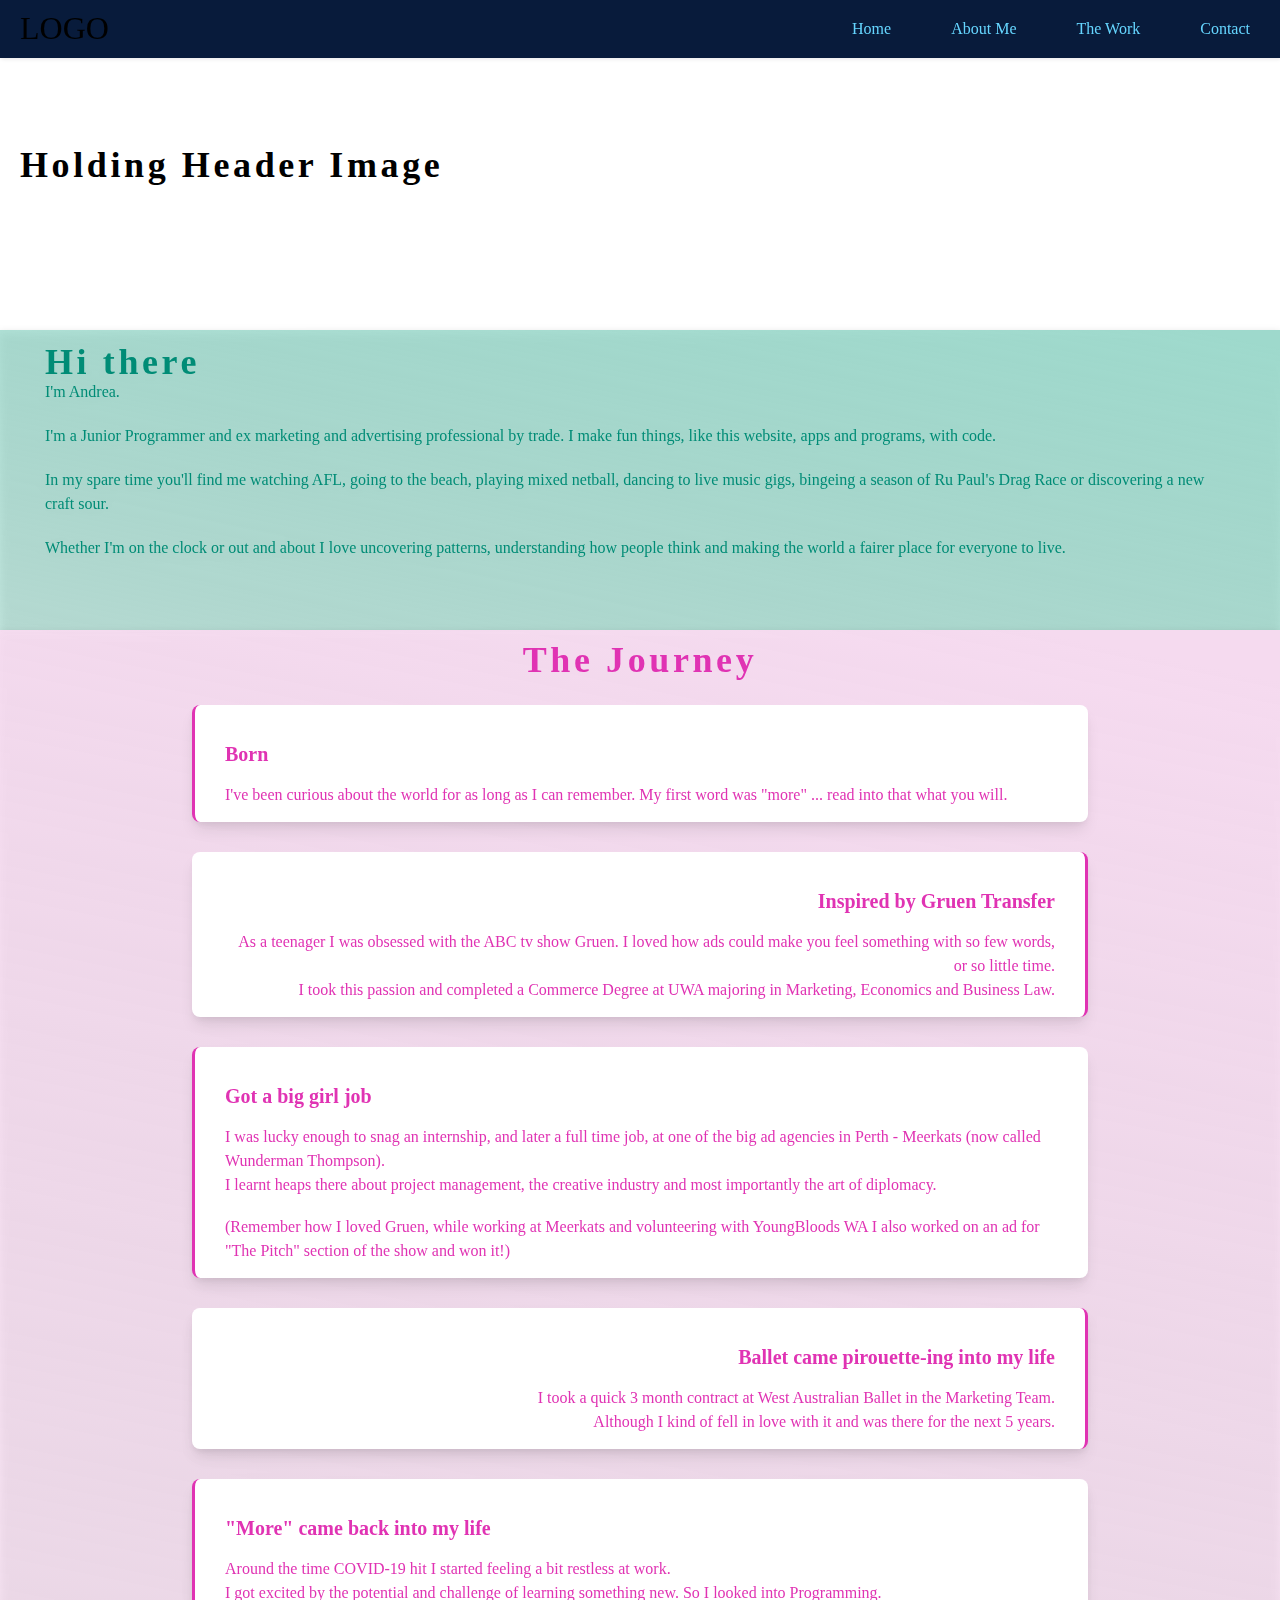
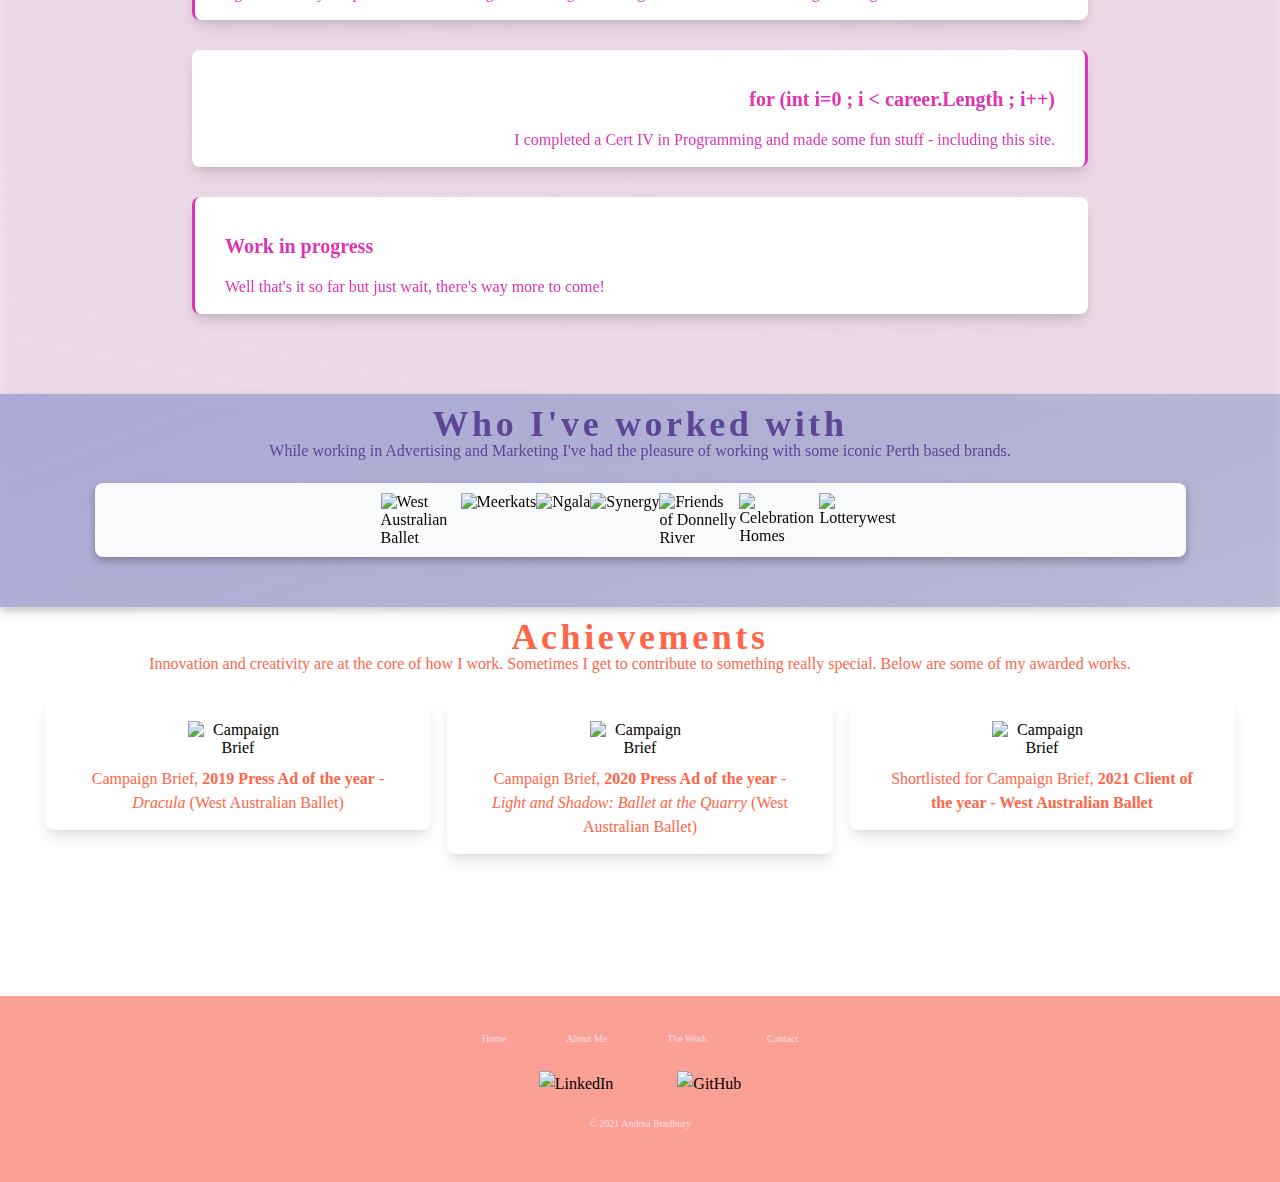
==== about-me.html @ 16b5689e "Styling and content" ====
<!DOCTYPE html>
<html lang="en">
<head>
  <meta charset="UTF-8">
  <title>About Me</title>

  <link rel="stylesheet" href="css/normalize.css">
  <link rel="stylesheet" href="css/main.css">
</head>
<body>

  <!-- Nav Bar -->
  <header class="header">
    <nav>
      <a href="/" class="logo">LOGO</a>

      <!-- Hamburger menu -->
      <input class="menu-btn" type="checkbox" id="menu-btn" />
      <label class="menu-icon" for="menu-btn"><span class="nav-icon"></span></label>

      <!--Menu items-->
      <ul class="menu">
        <li><a href="index.html" class="nav-link"> Home </a></li>
        <li><a href="about-me.html" class="nav-link"> About Me </a></li>
        <li><a href="the-work.html" class="nav-link"> The Work </a></li>
        <li><a href="contact.html" class="nav-link"> Contact </a></li>
      </ul>

    </nav>
  </header>


  <main>
    <!-- Main Heading Image -->
    <section class="header-content">
      <h1>Holding Header Image</h1>
    </section>

    <section class="about-me-page">
      <h1>Hi there</h1>
      <p>I'm Andrea.</p>
      <p>I'm a Junior Programmer and ex marketing and advertising professional by trade. I make fun things, like this website, apps and programs, with code.</p>
      <p>In my spare time you'll find me watching AFL, going to the beach, playing mixed netball, dancing to live music gigs, bingeing a season of Ru Paul's Drag Race or discovering a new craft sour.</p>
      <p>Whether I'm on the clock or out and about I love uncovering patterns, understanding how people think and making the world a fairer place for everyone to live.</p>


    </section>

    <!-- The Journey-->
    <section class="journey">

      <h1>The Journey</h1>

      <section class="right-about-box">
        <h2>Born</h2>
        <p class="fade-in">I've been curious about the world for as long as I can remember. My first word was "more" ... read into that what you will. </p>
      </section>

      <section class="left-about-box">
        <h2>Inspired by Gruen Transfer</h2>
        <p class="fade-in">As a teenager I was obsessed with the ABC tv show Gruen. I loved how ads could make you feel something with so few words, or so little time. </p>
        <p class="fade-in">I took this passion and completed a Commerce Degree at UWA majoring in Marketing, Economics and Business Law.</p>
      </section>

      <section class="right-about-box">
        <h2>Got a big girl job</h2>
        <p class="fade-in">I was lucky enough to snag an internship, and later a full time job, at one of the big ad agencies in Perth - Meerkats (now called Wunderman Thompson).</p>
        <p class="fade-in">I learnt heaps there about project management, the creative industry and most importantly the art of diplomacy.</p>
        <br>
        <p class="fade-in">(Remember how I loved Gruen, while working at Meerkats and volunteering with YoungBloods WA I also worked on an ad for <a href="https://www.instagram.com/p/8QXMUmJ4qf/" target="_blank">"The Pitch" section of the show and won it!</a>)</p>
      </section>

      <section class="left-about-box">
        <h2>Ballet came pirouette-ing into my life</h2>
        <p class="fade-in">I took a quick 3 month contract at West Australian Ballet in the Marketing Team.</p>
        <p class="fade-in">Although I kind of fell in love with it and was there for the next 5 years.</p>
      </section>

      <section class="right-about-box">
        <h2>"More" came back into my life</h2>
        <p class="fade-in">Around the time COVID-19 hit I started feeling a bit restless at work.</p>
        <p class="fade-in">I got excited by the potential and challenge of learning something new. So I looked into Programming.</p>
      </section>

      <section class="left-about-box">
        <h2>for (int i=0 ; i < career.Length ; i++)</h2>
        <p class="fade-in">I completed a Cert IV in Programming and made some fun stuff - including this site.</p>
      </section>

      <section class="right-about-box">
        <h2>Work in progress</h2>
        <p class="fade-in">Well that's it so far but just wait, there's way more to come!</p>
      </section>

    </section>


    <section class="the-work">
      <h1>Who I've worked with</h1>
      <p>While working in Advertising and Marketing I've had the pleasure of working with some iconic Perth based brands.</p>

      <!-- Logo Cloud -->
      <section class="logo-cloud">
        <img src="img/WAB_logo_200x200.jpg" alt="West Australian Ballet">
        <img src="img/MK_logo_200x200A.jpg" alt="Meerkats">
        <img src="img/Ngala_logo_200x200.jpg" alt="Ngala">
        <img src="img/Synergy_logo_200x200.jpg" alt="Synergy">
        <img src="img/FODR_logo_200x200.jpg" alt="Friends of Donnelly River">
        <img src="img/CH_logo_200x200.jpg" alt="Celebration Homes">
        <img src="img/LW_logo_200x200.jpg" alt="Lotterywest">

      </section>
    </section>

    <section class="achievements">
      <h1>Achievements</h1>
      <p>Innovation and creativity are at the core of how I work. Sometimes I get to contribute to something really special. Below are some of my awarded works.</p>

      <div class="achievements-elements">
        <div class="awards">
          <img src="img/campaign-brief-logo.jpeg" alt="Campaign Brief">
          <p>Campaign Brief, <a href="https://campaignbrief.com/2019-campaign-brief-awards-the-brand-agency-makes-it-three-in-a-row-as-agency-of-the-year-water-corporation-named-advertiser-of-the-year-rares-callum-mackenzie-ad-person-of-the-year/" target="_blank"><b>2019 Press Ad of the year</b></a>  - <i>Dracula</i> (West Australian Ballet)</p>
        </div>
        <div class="awards">
          <img src="img/campaign-brief-logo.jpeg" alt="Campaign Brief">
          <p>Campaign Brief, <a href="https://campaignbrief.com/2020-campaign-brief-wa-awards-the-brand-agency-makes-it-four-in-a-row-as-agency-of-the-year-foodbank-wa-named-advertiser-of-the-year-brand-agency-md-nick-bayes-ad-person-of-the-year/" target="_blank"><b>2020 Press Ad of the year</b> </a> - <i>Light and Shadow: Ballet at the Quarry</i> (West Australian Ballet)</p>
        </div>
        <div class="awards">
          <img src="img/campaign-brief-logo.jpeg" alt="Campaign Brief">
          <p>Shortlisted for Campaign Brief,  <a href="https://wa.campaignbrief.com/2021-campaign-brief-wa-awards-six-of-perths-best-clients-in-contention-for-the-advertiser-of-the-year-award/" target="_blank>"> <b>2021 Client of the year - West Australian Ballet</b></a></p>
        </div>
      </div>
    </section>





  </main>


  <footer>
    <li>
      <ul>
        <a href="index.html">Home</a>
      </ul>
      <ul>
        <a href="about-me.html">About Me</a>
      </ul>
      <ul>
        <a href="the-work.html">The Work</a>
      </ul>
      <ul>
        <a href="contact.html">Contact</a>
      </ul>
    </li>
    <div class="footer-socials">
      <a href="https://www.linkedin.com/in/andrea-bradbury-6311a493/" target="_blank"><img src="img/linkedin.png" alt="LinkedIn"></a>
      <a href="https://github.com/andrea-bradbury" target="_blank"><img src="img/github.png" alt="GitHub"></a>
    </div>
    <p>© 2021 Andrea Bradbury</p>
  </footer>



</body>
</html>
---- css/main.css ----
@charset "UTF-8";

/* CSS Document */

/*Fonts*/
@font-face {
  font-family: MontserratBold;
  src: url("../fonts/Montserrat/Montserrat-Bold.ttf");
}

@font-face {
  font-family: MontserratRegular;
  src: url("../fonts/Montserrat/Montserrat-Regular.ttf");
}

@font-face {
  font-family: MontserratMedium;
  src: url("../fonts/Montserrat/Montserrat-Medium.ttf");

}




/* CSS styling General */

*{
  margin: 0;
  padding:0;
  border: 0;
}



h1 {
  font-family: MontserratBold;
  font-size: 36px;
  line-height: 30px;
  /* or 83% */
  letter-spacing: 0.1em;


}

h2 {
  font-family: MontserratBold;
  font-weight: 600;
  font-size: 20px;
  line-height: 28px;
  padding: 20px 0px 15px 0px;
}

p {
  font-family: MontserratRegular;
  font-size: 16px;
  line-height: 24px;

}

a {
  color: inherit;
  text-decoration: none;
}

button {
  font-family: MontserratMedium;
  font-weight: 500;
  font-size: 12px;
  line-height: 16px;
  flex: none;
  margin: 24px 0px;
  display: flex;
  justify-content: center;
  align-items: center;
  padding: 13px 25px;
  /* shadow/sm */
  box-shadow: 0px 1px 2px rgba(0, 0, 0, 0.05);
  border-radius: 4px;
}


nav {
  font-family: MontserratMedium;
  background: #081B3B;
}

main {

}

section {
  padding: 15px 45px 15px 45px;
}

form {
  font-family: MontserratRegular;
  font-size: 16px;
  line-height: 24px;

}


footer {
  display: flex;
  flex-direction: column;
  align-items: center;
  padding: 10px;
  font-family: MontserratRegular;
  background: #FAA094;
  padding-top: 30px;
  padding-right: 30px;
  padding-bottom: 50px;
  padding-left: 30px;
}

footer >li {
  color: #FFDDE2;
  font-weight: 500;
  font-size: 10px;
  line-height: 16px;
  display: flex;
  flex-direction: row;
  justify-content: center;
  align-items: center;

}

footer > p {
  color: #FFDDE2;
  font-weight: 500;
  font-size: 10px;
  line-height: 16px;
  display: flex;
  flex-direction: row;
  justify-content: center;
  align-items: center;
}

footer a{
  line-height: 25px;
  flex-direction: row;
  justify-content: space-between;
  align-items: center;
  margin: 30px;
  text-align: center;
}

footer div {
  margin: 20px;
}




/* Classes  */
.header {
  background-color: #fff;
  box-shadow: 1px 1px 4px 0 rgba(0,0,0,.1);
  position: fixed;
  width: 100%;
  z-index: 3;
}

.header ul {
  margin: 0px;
  padding: 0px;
  list-style: none;
  overflow: hidden;
  background-color: #fff;
}

.header li a {
  display: block;
  padding: 20px 20px;
  text-decoration: none;

}

.header li a:hover,
.header .menu-btn:hover {
  background-color: #f4f4f4;
  border-left: 8px solid #65D5FE;
}

.header .logo {
  display: block;
  float: left;
  font-size: 2em;
  padding: 10px 20px;
  text-decoration: none;
}

.header .menu {
  clear: both;
  max-height: 0;
  transition: max-height .2s ease-out;
}

.header .menu-icon {
  cursor: pointer;
  float: right;
  padding: 28px 20px;
  position: relative;
  user-select: none;
}

.header .menu-icon .nav-icon {
  background: #65D5FE;
  display: block;
  height: 2px;
  position: relative;
  transition: background .2s ease-out;
  width: 18px;

}

.header .menu-icon .nav-icon:before,
.header .menu-icon .nav-icon:after {
  background: #65D5FE;
  content: '';
  display: block;
  height: 100%;
  position: absolute;
  transition: all .2s ease-out;
  width: 100%;
}

.header .menu-icon .nav-icon:before {
  top: 5px;
}

.header .menu-icon .nav-icon:after {
  top: -5px;
}


.header .menu-btn {
  display: none;
}

.header .menu-btn:checked ~ .menu {
  max-height: 240px;
}

.header .menu-btn:checked ~ .menu-icon .nav-icon {
  background: transparent;
}

.header .menu-btn:checked ~ .menu-icon .nav-icon:before {
  transform: rotate(-45deg);
  top:0;
}

.header .menu-btn:checked ~ .menu-icon .nav-icon:after {
  transform: rotate(45deg);
  top:0;
}



.header-content {
  font-family: MontserratMedium;
  display: flex;
  padding: 150px 20px;
  position: relative;

}

.footer-socials img{
  width: 30px;
  height: auto;
  flex-direction: row;

}

.the-work {
  background: linear-gradient(158.68deg, #ABAAD6 0%, rgba(171, 170, 214, 0) 295.31%);
  filter: drop-shadow(0px 4px 4px rgba(0, 0, 0, 0.25));
  padding-bottom: 50px;
}

.the-work > h1 {
  color: #5D4696 ;
}

.the-work > p {
  color: #5D4696 ;
  padding-bottom: 20px;
}


.the-work > a button {
  background-color: #5D4696 ;
  border: 1px solid #5D4696;
  color: #FFFFFF;
}

.the-work a button:hover{
  background: linear-gradient(158.68deg, #5D4696 0%, rgba(171, 170, 214, 0) 295.31%);
  filter: drop-shadow(0px 4px 4px rgba(0, 0, 0, 0.25));
  border: 1px solid  #5D4696;
}


.display-work-component {
  display: flex;
  flex-direction: column;
  align-items: flex-start;
  background: #FFFFFF;
  padding: 15px 30px 15px 30px;
  margin: 0px 0px 30px 0px;
  /* /shadow/lg */
  box-shadow: 0px 10px 15px -3px rgba(0, 0, 0, 0.1), 0px 4px 6px -2px rgba(0, 0, 0, 0.05);
  border-radius: 8px;
}

.display-work-component > h2 {
  color: #5D4696;
}

.display-work-component > p {
  color: #5D4696;
}

.display-work-component > a button {
  background-color: #FFFFFF ;
  border: 1px solid #5D4696;
  color: #5D4696;
}

.display-work-component a button:hover{
  background: linear-gradient(158.68deg, #ABAAD6 0%, rgba(171, 170, 214, 0) 295.31%);
  filter: drop-shadow(0px 4px 4px rgba(0, 0, 0, 0.25));
  border: 1px solid #ABAAD6;
  color: #FFFFFF;
}

.display-work-component > img {
  max-width: 100%;
}


.about-me {
  display: flex;
  flex-direction: column;
  align-items: flex-start;
  background: linear-gradient(191.45deg, #9ED9CC 3.14%, rgba(158, 217, 204, 0) 255.97%);
  filter: drop-shadow(0px 4px 4px rgba(0, 0, 0, 0.25));
  padding-bottom: 50px;
}

.about-me > h1{
  color: #008C76;
  line-height: 35px;
}

.about-me > p {
  color: #008C76;
  padding-bottom: 20px;


}

.about-me > a button {
  background-color: #008C76 ;
  border: 1px solid #008C76;
  color: #FFFFFF;
}

.about-me a :hover{
  background: linear-gradient(158.68deg, #008C76 0%, rgba(171, 170, 214, 0) 295.31%);
  filter: drop-shadow(0px 4px 4px rgba(0, 0, 0, 0.25));
  border: 1px solid  #008C76;
}


.about-me-page {
  display: flex;
  flex-direction: column;
  align-items: flex-start;
  background: linear-gradient(191.45deg, #9ED9CC 3.14%, rgba(158, 217, 204, 0) 255.97%);
  filter: drop-shadow(0px 4px 4px rgba(0, 0, 0, 0.25));
  padding-bottom: 50px;
}

.about-me-page > h1{
  color: #008C76;
  line-height: 35px;
}

.about-me-page > p {
  color: #008C76;
  padding-bottom: 20px;
}

.about-me-page > img {
  display: block;
  background: linear-gradient(191.45deg,#008C76 3.14%, rgba(158, 217, 204, 0) 255.97%);

}



.logo-cloud {
  grid-template-columns: [first] auto [second] auto [third] auto;
  grid-template-rows: [first] 50% [second] 50%;
  padding: 10px;
  justify-content: center;
  background-color: #F9FAFB ;
  filter: drop-shadow(0px 4px 4px rgba(0, 0, 0, 0.25));
  border-radius: 8px;
  display: block;
  margin-left: auto;
  margin-right: auto;
  height: auto;
  width: auto
}

.logo-cloud > img {
  max-width: 80px;
  height: auto;

}


.lets-talk {
  padding-bottom: 50px;
}

.lets-talk >h1 {
  color:#FF6647;
}

.lets-talk >p {
  color: #FF6647;
}


.lets-talk img{
  width: 40px;
  height: auto;
  margin-right: 10px;

}

.lets-talk-form  {
  font-family: MontserratMedium;
  color: #FF6647;

}

.lets-talk-form > input {
  display: flex;
  flex-direction: row;
  border: 1px solid #FF6647;
  border-radius: 6px;
  color: #FF6647;
  margin: 24px 0px;
  padding: 13px 17px;
  box-sizing: border-box;
  /* shadow/sm */
  box-shadow: 0px 1px 2px rgba(0, 0, 0, 0.05);

}

#msg {
  width: 300px;
  height: 150px;

}

.lets-talk-form > button{
  font-family: MontserratMedium;
  font-weight: 500;
  font-size: 12px;
  line-height: 16px;
  background: #FF6647;
  box-shadow: 0px 3px 2px rgba(0, 0, 0, 0.05);
  border-radius: 6px;
  border: 1px solid #FF6647;
  color: #FFFFFF;
  flex: none;
  margin: 24px 0px;
  display: flex;
  flex-direction: row;
  justify-content: center;
  align-items: center;
  padding: 13px 25px;
}

.lets-talk-form a button :hover{
  background: linear-gradient(158.68deg, #FF6647 0%, rgba(171, 170, 214, 0) 295.31%);
  filter: drop-shadow(0px 4px 4px rgba(0, 0, 0, 0.25));
  border: 1px solid  #FF6647;
}



.journey {
  padding-bottom: 50px;
  background: linear-gradient(191.45deg, #f5daef 3.14%, rgba(158, 217, 204, 0) 255.97%);
  filter: drop-shadow(0px 4px 4px rgba(0, 0, 0, 0.25));
}

.journey > h1 {
  color: #E033B3 ;
  margin-bottom: 30px;
}
.journey > h2 {
  color: #E033B3 ;
}

.journey > p {
  color: #E033B3;
  animation: fadeIn ease 10s;

}

.right-about-box{
  border-left: 3px solid #E033B3 ;
  color: #E033B3 ;
  display: flex;
  text-align: left;
  flex-direction: column;
  align-items: flex-start;
  background: #FFFFFF;
  padding: 15px 30px 15px 30px;
  margin: 0px 0px 30px 0px;
  /* /shadow/lg */
  box-shadow: 0px 10px 15px -3px rgba(0, 0, 0, 0.1), 0px 4px 6px -2px rgba(0, 0, 0, 0.05);
  border-radius: 8px;


}

.left-about-box  {
  border-right: 3px solid #E033B3 ;
  color: #E033B3 ;
  text-align: right;
  display: flex;
  flex-direction: column;
  align-items: flex-start;
  background: #FFFFFF;
  padding: 15px 30px 15px 30px;
  margin: 0px 0px 30px 0px;
  /* /shadow/lg */
  box-shadow: 0px 10px 15px -3px rgba(0, 0, 0, 0.1), 0px 4px 6px -2px rgba(0, 0, 0, 0.05);
  border-radius: 8px;

}

.fade-in {
  animation: fadeIn ease 8s;
  -webkit-animation: fadeIn ease 8s;
  -moz-animation: fadeIn ease 8s;
  -o-animation: fadeIn ease 8s;
  -ms-animation: fadeIn ease 8s;
}
@keyframes fadeIn {
  0% {
    opacity:0;
  }
  100% {
    opacity:1;
  }
}

@-moz-keyframes fadeIn {
  0% {
    opacity:0;
  }
  100% {
    opacity:1;
  }
}

@-webkit-keyframes fadeIn {
  0% {
    opacity:0;
  }
  100% {
    opacity:1;
  }
}

@-o-keyframes fadeIn {
  0% {
    opacity:0;
  }
  100% {
    opacity:1;
  }
}

@-ms-keyframes fadeIn {
  0% {
    opacity: 0;
  }
  100% {
    opacity: 1;
  }
}

.achievements {
  padding-bottom: 0px;
}

.awards {
  display: flex;
  flex-direction: column;
  align-items: flex-start;
  background: #FFFFFF;
  padding: 15px 30px 15px 30px;
  margin: 0px 0px 30px 0px;
  /* /shadow/lg */
  box-shadow: 0px 10px 15px -3px rgba(0, 0, 0, 0.1), 0px 4px 6px -2px rgba(0, 0, 0, 0.05);
  border-radius: 8px;

}

.achievements > h1{
  color: #FF6647;
}

.achievements > p{
  color: #FF6647;
  padding-bottom: 20px;
}

.awards> p{
  color: #FF6647;
}

.awards > img{
  max-width: 100px;
  height: auto;
  margin: 10px ;

}






/* Responsive designs for screens over 768px */

@media only screen and (min-width:768px){


  .header {
    background: #081B3B;
  }

  .header li {
    float: left;
  }

  .header li a {
    padding: 20px 30px;
    color: #65D5FE;
  }

  .header li a:hover,
  .header .menu-btn:hover {
    background-color:#081B3B ;
    border-left: none;
    border-bottom: 4px solid #65D5FE;
  }

  .header .menu {
    background: #081B3B;
    clear: none;
    float: right;
    max-height: none;
  }

  .header .menu-icon {
    display: none;
  }


  .the-work {

  }

  .the-work > h1 {
    text-align: center;
  }

  .the-work > p {
    text-align: center;
  }

  .the-work > a {
    display: flex;
    justify-content: center;
    margin-left: auto;
    margin-right: auto;
  }



  .work-components {
    column-count: 3;
    height: 800px;
  }



  .display-work-component {
    display: inline-block;
    flex-direction: column;
    justify-content: left ;

  }


  .about-me {
    display: block;
    margin-left: auto;
    margin-right: auto;
    height: auto;
    width: auto
  }

  .about-me > h1 {
    text-align: center;
    display: block;
    margin-left: auto;
    margin-right: auto;
    height: auto;
    width: auto
  }

  .about-me > p {
    text-align: center;
    display: block;

  }

  .about-me > a button{
    display: flex;
    justify-content: center;
    margin-left: auto;
    margin-right: auto;
  }

  .about-me-page {

  }



  .journey {
    text-align: center;
  }

  .right-about-box {

    display: block;
    margin-left: auto;
    margin-right: auto;
    height: auto;
    width: auto;
    max-width: 70%;
  }

  .left-about-box{

    display: block;
    margin-left: auto;
    margin-right: auto;
    height: auto;
    width: auto;
    max-width: 70%;
  }



  .logo-cloud {
    display: flex;
    justify-content: center;
    width: 90%;
    margin-left: auto;
    margin-right: auto;


  }

  .achievements {

  }

  .achievements-elements {
    columns: 3;
    max-height: 300px;
  }

  .achievements h1{
    text-align: center;
  }

  .achievements p{
    text-align: center;
  }

  .awards {
    text-align: center;
    display: inline-block;
    flex-direction: column;
    justify-content: left ;
  }

  .awards img{
    display: block;
    margin-left: auto;
    margin-right: auto;
  }

  .lets-talk {
    flex-direction: row;
    columns: 2;
    padding-left: 100px;
  }

  .lets-talk h1 {
    column-span: all;
  }

  .lets-talk p {
    column-span: 1;
  }

  .lets-talk-form {
    display: inline-block;
    flex-direction: column;
    align-items: flex-start;
    position: relative;
    border-left: 2px solid  #FF6647;
    padding-left: 60px;

  }







}
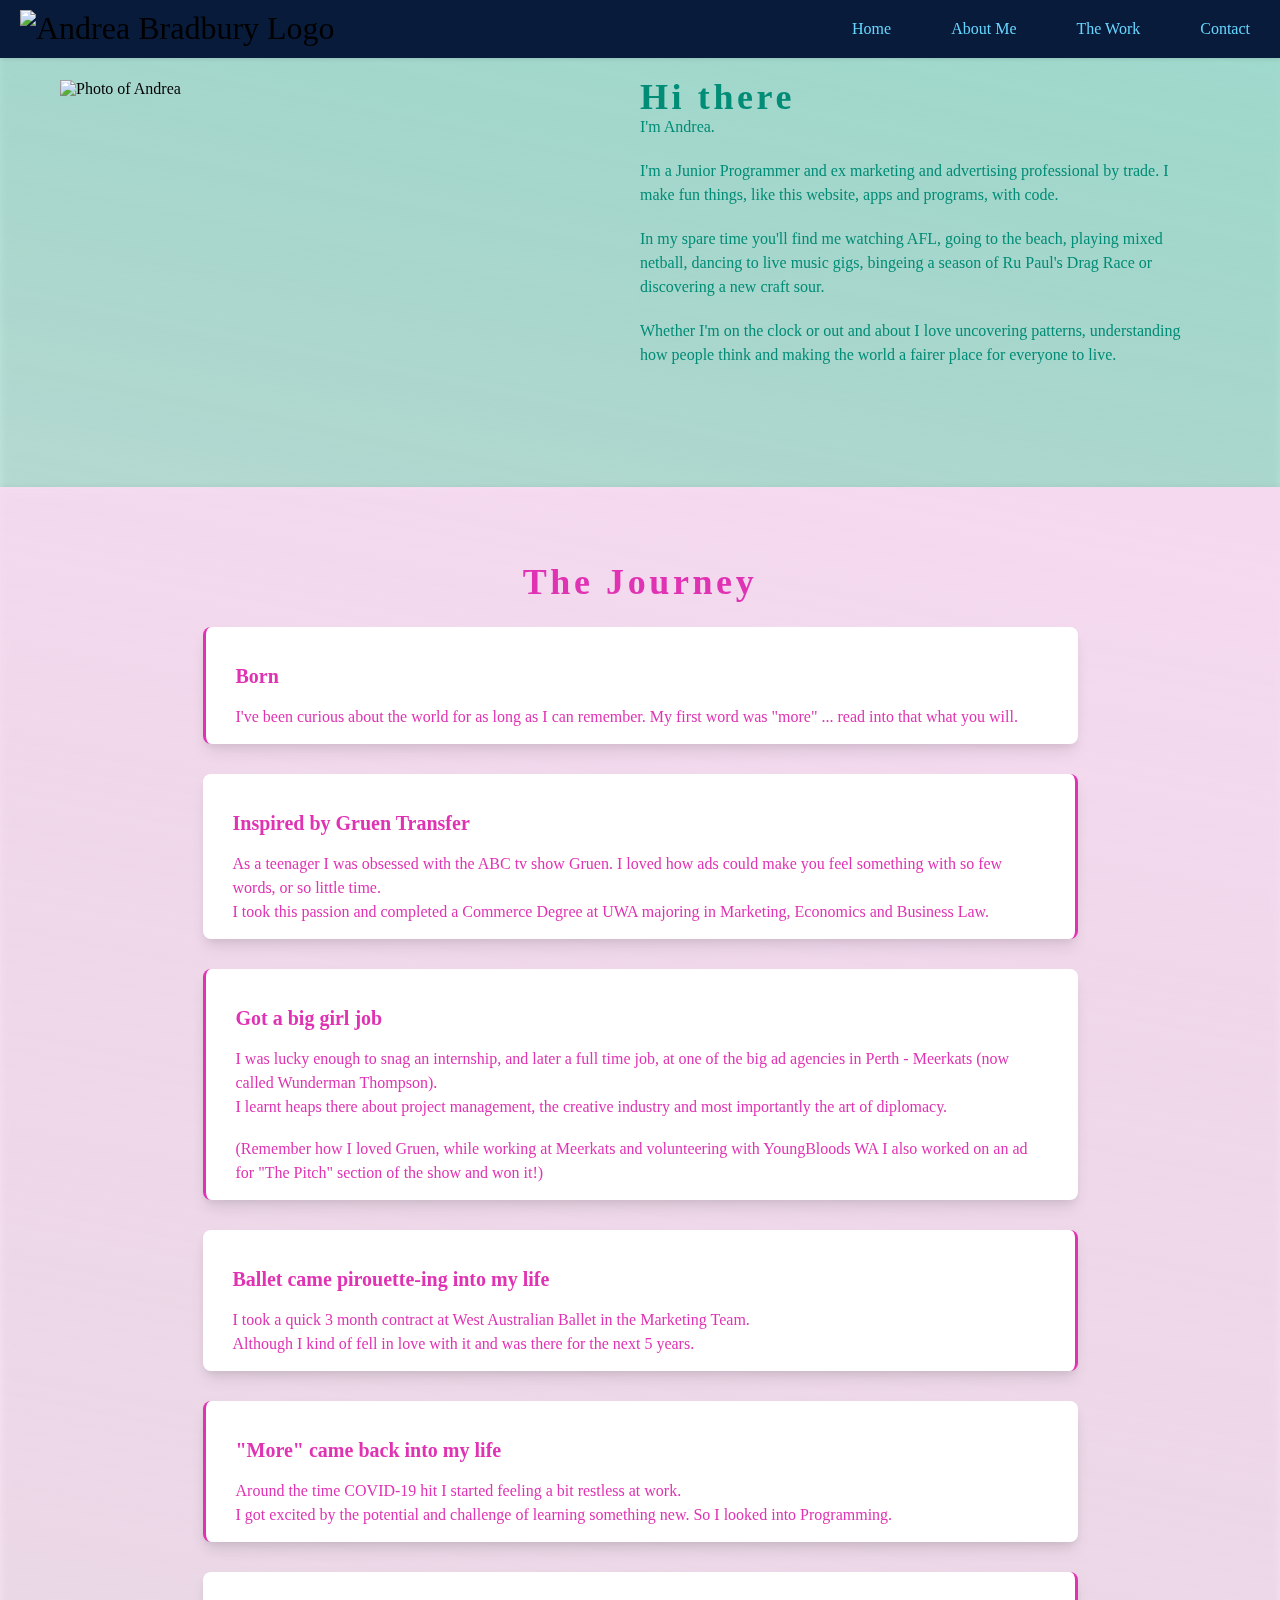
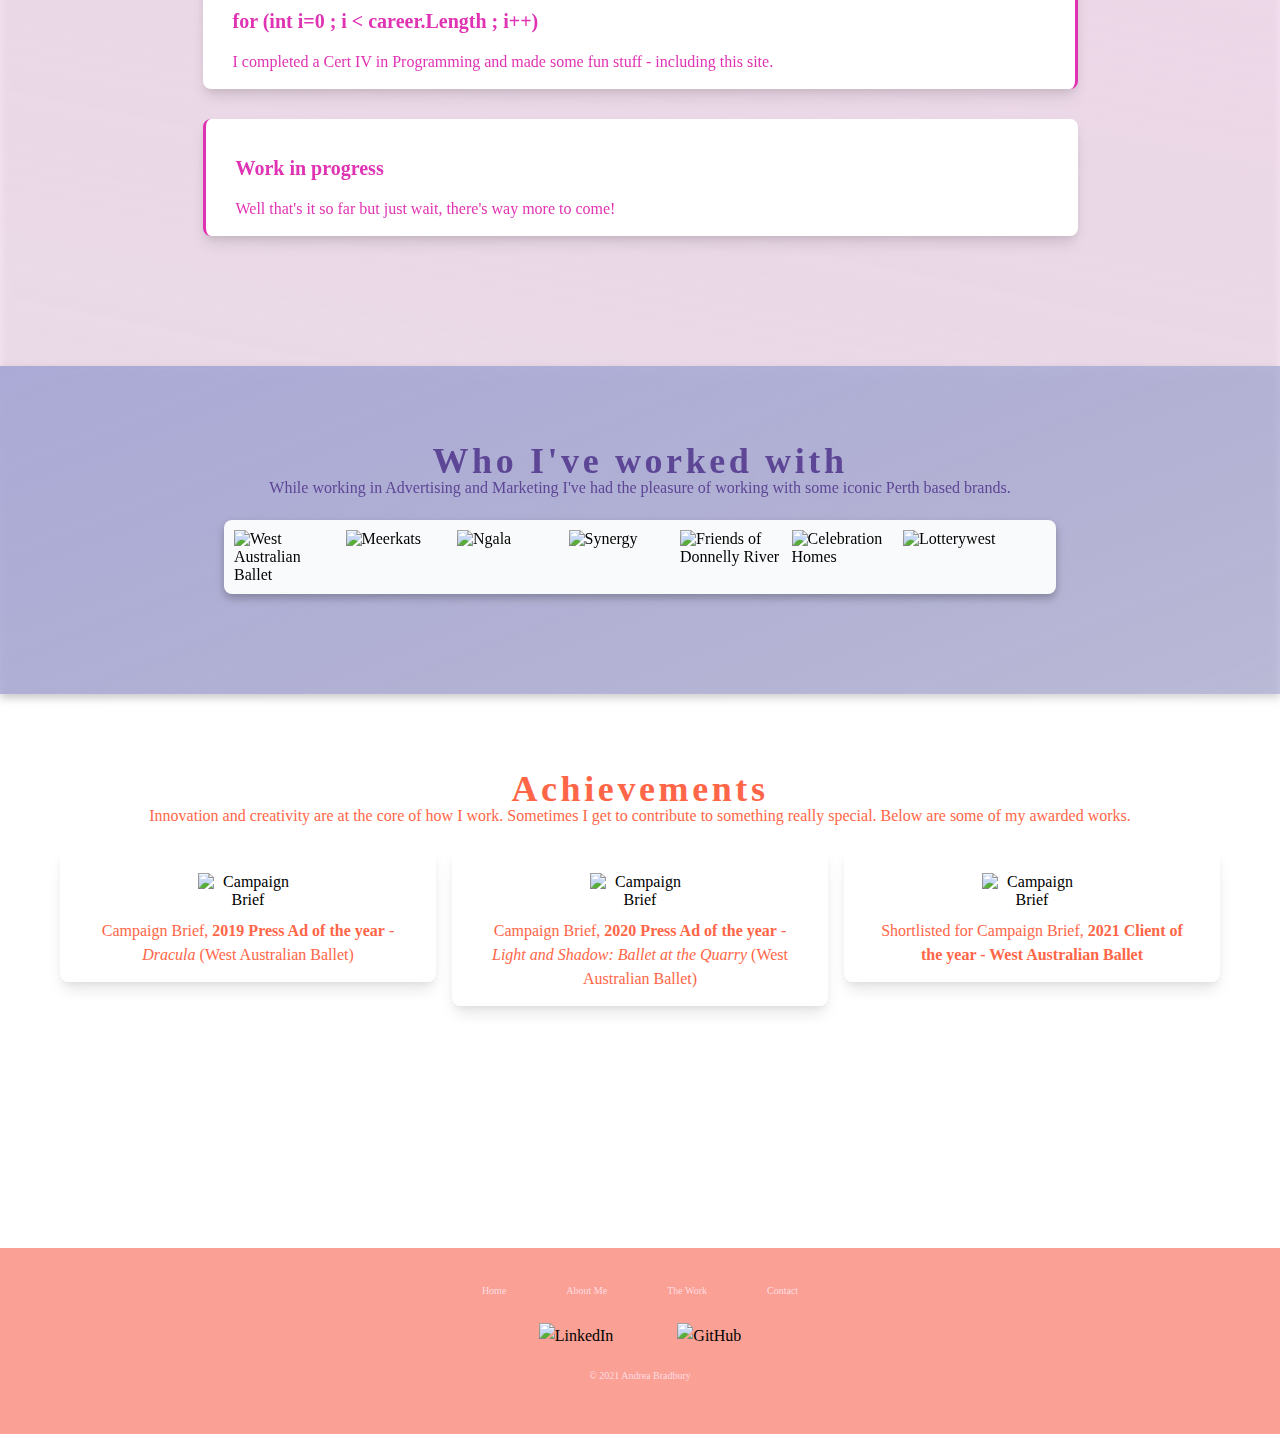
==== commit d11634c8: "display: flex Flex-direction: row added" ====
--- a/about-me.html
+++ b/about-me.html
@@ -12,7 +12,7 @@
   <!-- Nav Bar -->
   <header class="header">
     <nav>
-      <a href="/" class="logo">LOGO</a>
+      <a href="index.html" class="logo"><img src="/img/AB_Logo_512x512.jpg" alt="Andrea Bradbury Logo"> </a>
 
       <!-- Hamburger menu -->
       <input class="menu-btn" type="checkbox" id="menu-btn" />
@@ -31,19 +31,19 @@
 
 
   <main>
-    <!-- Main Heading Image -->
-    <section class="header-content">
-      <h1>Holding Header Image</h1>
-    </section>
+
 
     <section class="about-me-page">
-      <h1>Hi there</h1>
-      <p>I'm Andrea.</p>
-      <p>I'm a Junior Programmer and ex marketing and advertising professional by trade. I make fun things, like this website, apps and programs, with code.</p>
-      <p>In my spare time you'll find me watching AFL, going to the beach, playing mixed netball, dancing to live music gigs, bingeing a season of Ru Paul's Drag Race or discovering a new craft sour.</p>
-      <p>Whether I'm on the clock or out and about I love uncovering patterns, understanding how people think and making the world a fairer place for everyone to live.</p>
-
-
+      <article class="about-me-image">
+        <img src="/img/Andrea_headshot.jpg" alt="Photo of Andrea" height="auto" width="auto">
+      </article>
+      <article class="about-me-text">
+        <h1>Hi there</h1>
+        <p>I'm Andrea.</p>
+        <p>I'm a Junior Programmer and ex marketing and advertising professional by trade. I make fun things, like this website, apps and programs, with code.</p>
+        <p>In my spare time you'll find me watching AFL, going to the beach, playing mixed netball, dancing to live music gigs, bingeing a season of Ru Paul's Drag Race or discovering a new craft sour.</p>
+        <p>Whether I'm on the clock or out and about I love uncovering patterns, understanding how people think and making the world a fairer place for everyone to live.</p>
+      </article>
     </section>
 
     <!-- The Journey-->
--- a/css/main.css
+++ b/css/main.css
@@ -89,7 +89,12 @@
 }
 
 section {
-  padding: 15px 45px 15px 45px;
+  padding: 80px 60px 100px 60px;
+}
+
+img {
+  height: auto;
+  width: auto;
 }
 
 form {
@@ -256,15 +261,11 @@
   top:0;
 }
 
-
-
 .header-content {
-  font-family: MontserratMedium;
-  display: flex;
-  padding: 150px 20px;
-  position: relative;
-
-}
+  padding-top:100px ;
+}
+
+
 
 .footer-socials img{
   width: 30px;
@@ -276,7 +277,7 @@
 .the-work {
   background: linear-gradient(158.68deg, #ABAAD6 0%, rgba(171, 170, 214, 0) 295.31%);
   filter: drop-shadow(0px 4px 4px rgba(0, 0, 0, 0.25));
-  padding-bottom: 50px;
+
 }
 
 .the-work > h1 {
@@ -346,7 +347,7 @@
   align-items: flex-start;
   background: linear-gradient(191.45deg, #9ED9CC 3.14%, rgba(158, 217, 204, 0) 255.97%);
   filter: drop-shadow(0px 4px 4px rgba(0, 0, 0, 0.25));
-  padding-bottom: 50px;
+
 }
 
 .about-me > h1{
@@ -380,36 +381,33 @@
   align-items: flex-start;
   background: linear-gradient(191.45deg, #9ED9CC 3.14%, rgba(158, 217, 204, 0) 255.97%);
   filter: drop-shadow(0px 4px 4px rgba(0, 0, 0, 0.25));
-  padding-bottom: 50px;
-}
-
-.about-me-page > h1{
+
+}
+
+.about-me-text > h1{
   color: #008C76;
   line-height: 35px;
 }
 
-.about-me-page > p {
+.about-me-text > p {
   color: #008C76;
   padding-bottom: 20px;
 }
 
-.about-me-page > img {
-  display: block;
-  background: linear-gradient(191.45deg,#008C76 3.14%, rgba(158, 217, 204, 0) 255.97%);
-
+.about-me-image > img {
+  height: auto;
+  width: auto;
 }
 
 
 
 .logo-cloud {
-  grid-template-columns: [first] auto [second] auto [third] auto;
-  grid-template-rows: [first] 50% [second] 50%;
   padding: 10px;
-  justify-content: center;
   background-color: #F9FAFB ;
   filter: drop-shadow(0px 4px 4px rgba(0, 0, 0, 0.25));
   border-radius: 8px;
-  display: block;
+  display: flex;
+  flex-direction: row;
   margin-left: auto;
   margin-right: auto;
   height: auto;
@@ -417,26 +415,30 @@
 }
 
 .logo-cloud > img {
-  max-width: 80px;
-  height: auto;
-
+  justify-content: space-between;
+  width: calc(100%/8);
 }
 
 
 .lets-talk {
-  padding-bottom: 50px;
-}
-
-.lets-talk >h1 {
+
+}
+
+.lets-talk-text {
+
+}
+
+
+.lets-talk-text >h1 {
   color:#FF6647;
 }
 
-.lets-talk >p {
+.lets-talk-text >p {
   color: #FF6647;
 }
 
 
-.lets-talk img{
+.lets-talk-text img{
   width: 40px;
   height: auto;
   margin-right: 10px;
@@ -497,7 +499,6 @@
 
 
 .journey {
-  padding-bottom: 50px;
   background: linear-gradient(191.45deg, #f5daef 3.14%, rgba(158, 217, 204, 0) 255.97%);
   filter: drop-shadow(0px 4px 4px rgba(0, 0, 0, 0.25));
 }
@@ -536,7 +537,7 @@
 .left-about-box  {
   border-right: 3px solid #E033B3 ;
   color: #E033B3 ;
-  text-align: right;
+  text-align: left;
   display: flex;
   flex-direction: column;
   align-items: flex-start;
@@ -602,7 +603,7 @@
 }
 
 .achievements {
-  padding-bottom: 0px;
+
 }
 
 .awards {
@@ -700,18 +701,16 @@
   }
 
 
-
   .work-components {
-    column-count: 3;
-    height: 800px;
-  }
-
+    display:flex;
+    flex-direction: row;
+  }
 
 
   .display-work-component {
-    display: inline-block;
-    flex-direction: column;
-    justify-content: left ;
+    margin-right: 30px ;
+    width: calc(100%/3);
+    justify-content: space-between;
 
   }
 
@@ -721,7 +720,7 @@
     margin-left: auto;
     margin-right: auto;
     height: auto;
-    width: auto
+    width: auto;
   }
 
   .about-me > h1 {
@@ -730,12 +729,15 @@
     margin-left: auto;
     margin-right: auto;
     height: auto;
-    width: auto
+    width: auto;
   }
 
   .about-me > p {
     text-align: center;
     display: block;
+    max-width: 70%;
+    margin-left: auto;
+    margin-right: auto;
 
   }
 
@@ -747,9 +749,28 @@
   }
 
   .about-me-page {
-
-  }
-
+    display:flex;
+    flex-direction: row;
+
+  }
+
+
+  .about-me-image {
+    margin-right: 30px ;
+    width: calc(100%/2);
+    justify-content: space-between;
+  }
+
+  .about-me-text {
+    margin-right: 30px ;
+    width: calc(100%/2);
+    justify-content: space-between;
+  }
+
+  .about-me-page > img {
+    display: flex;
+    justify-content: left;
+  }
 
 
   .journey {
@@ -780,12 +801,17 @@
 
   .logo-cloud {
     display: flex;
-    justify-content: center;
-    width: 90%;
+    flex-direction: row;
     margin-left: auto;
     margin-right: auto;
-
-
+    max-width: 70%;
+
+  }
+
+  .logo-cloud > img {
+    margin-right: 10px ;
+    width: calc(100%/8);
+    justify-content: space-between;
   }
 
   .achievements {
@@ -819,35 +845,34 @@
   }
 
   .lets-talk {
+    display: flex;
     flex-direction: row;
-    columns: 2;
-    padding-left: 100px;
-  }
-
-  .lets-talk h1 {
-    column-span: all;
-  }
-
-  .lets-talk p {
-    column-span: 1;
-  }
+  }
+
+  .lets-talk-text {
+    justify-content: space-between;
+    width: calc(100%/2);
+  }
+
+
 
   .lets-talk-form {
-    display: inline-block;
-    flex-direction: column;
+    justify-content: space-between;
+    width: calc(100%/2);
     align-items: flex-start;
     position: relative;
     border-left: 2px solid  #FF6647;
     padding-left: 60px;
-
-  }
-
-
-
-
-
-
-
-}
-
-
+    margin-right: 30px;
+
+  }
+
+
+
+
+
+
+
+}
+
+
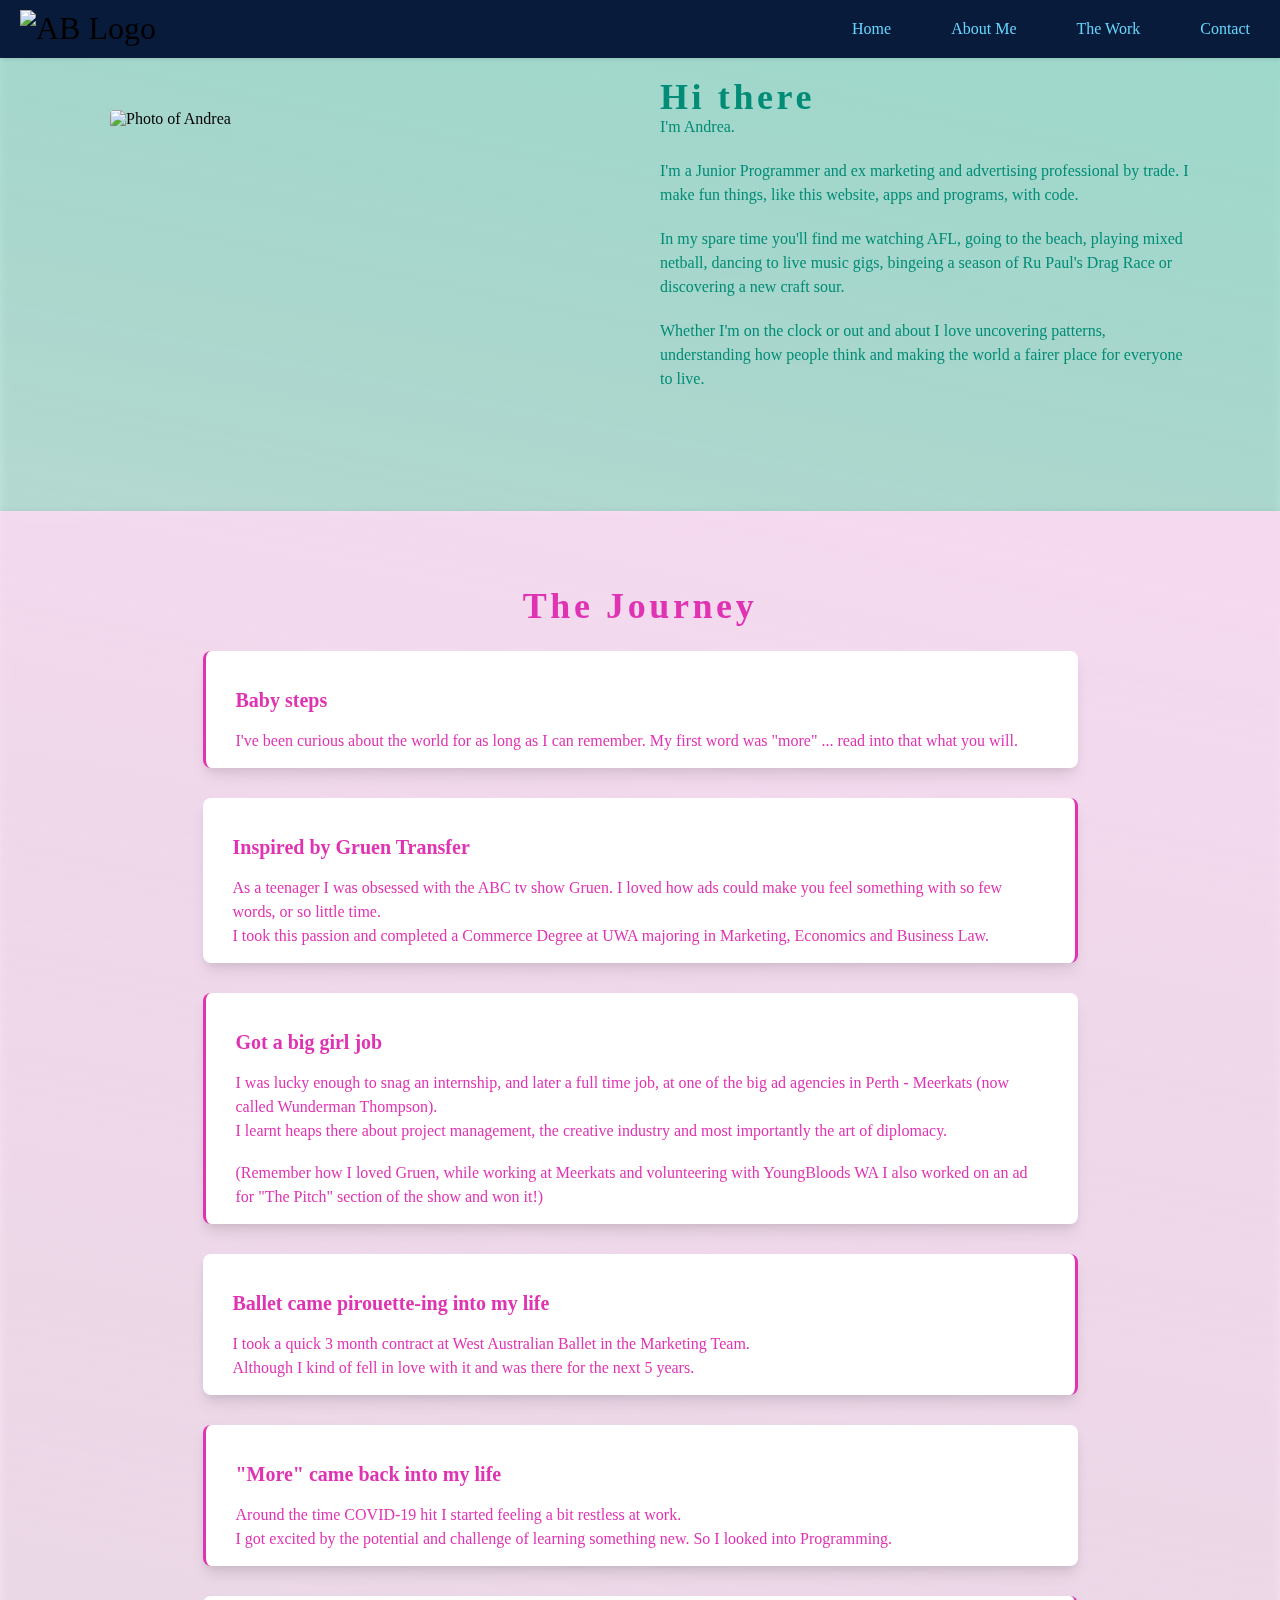
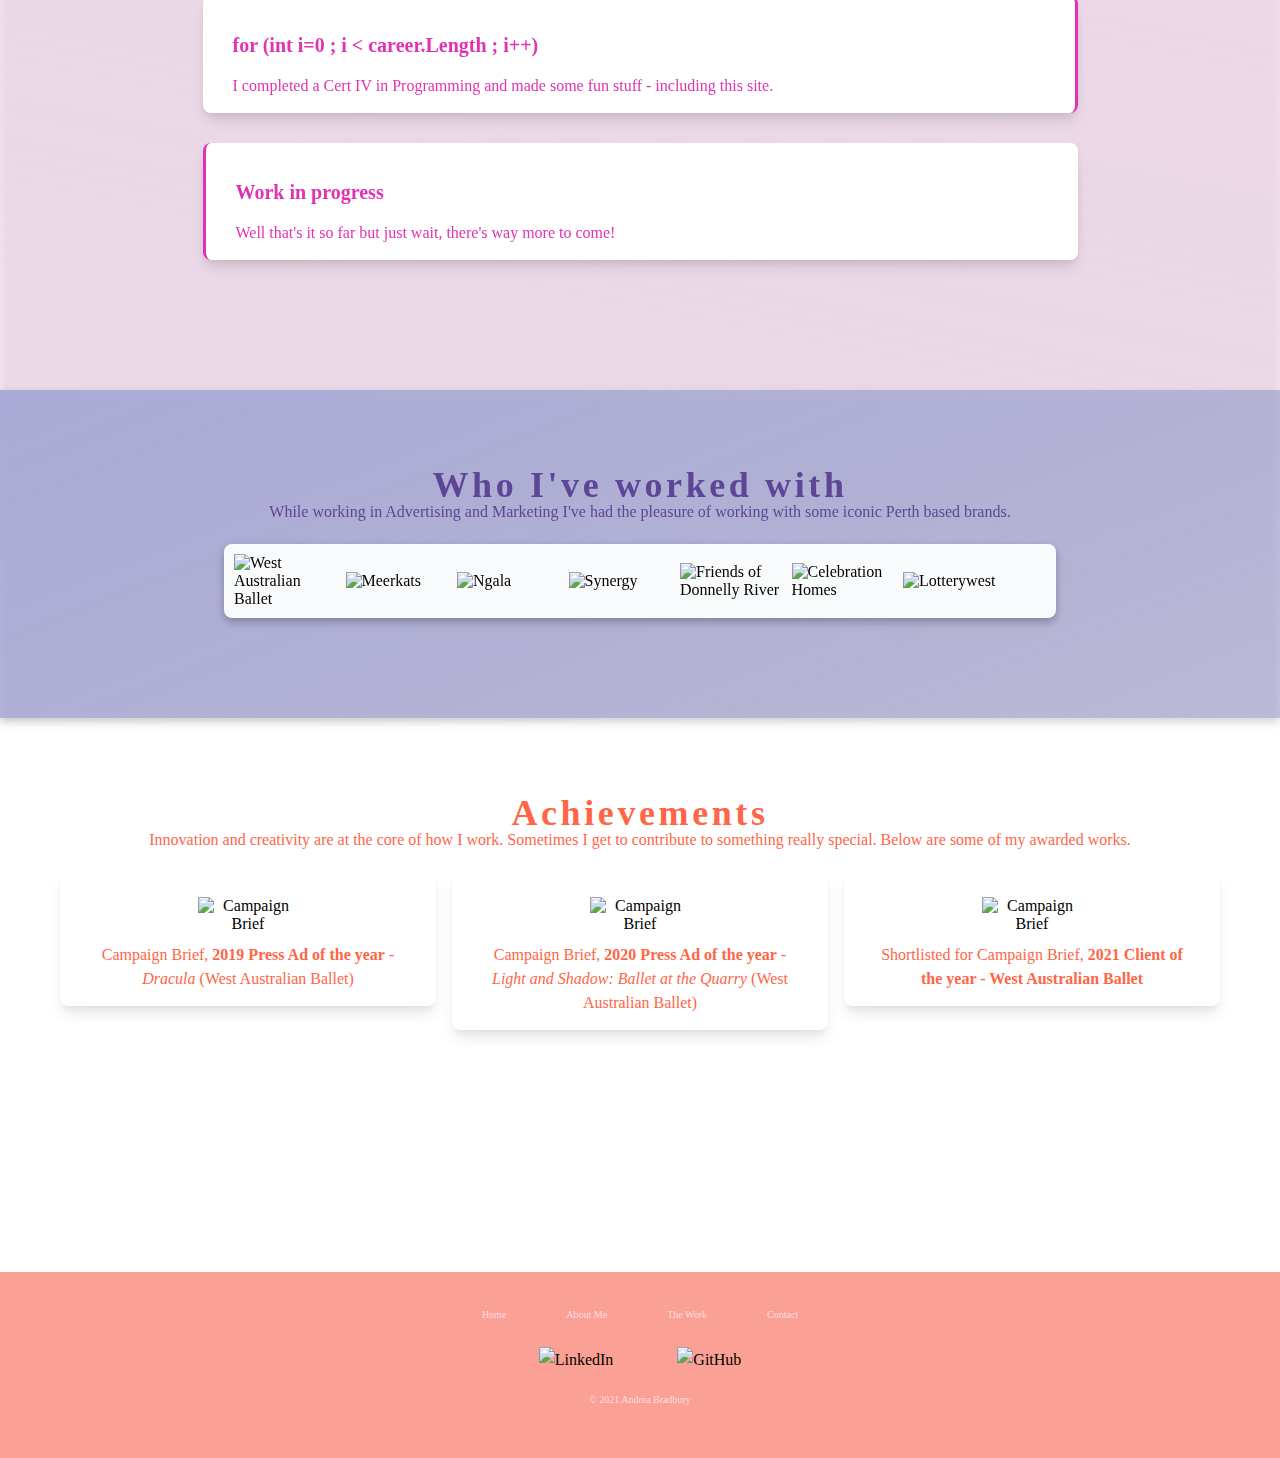
==== commit 74fefd78: "Fixing images" ====
--- a/about-me.html
+++ b/about-me.html
@@ -12,7 +12,7 @@
   <!-- Nav Bar -->
   <header class="header">
     <nav>
-      <a href="index.html" class="logo"><img src="/img/AB_Logo_512x512.jpg" alt="Andrea Bradbury Logo"> </a>
+      <a href="index.html" class="logo"><img src="" alt="AB Logo"> </a>
 
       <!-- Hamburger menu -->
       <input class="menu-btn" type="checkbox" id="menu-btn" />
@@ -35,7 +35,7 @@
 
     <section class="about-me-page">
       <article class="about-me-image">
-        <img src="/img/Andrea_headshot.jpg" alt="Photo of Andrea" height="auto" width="auto">
+        <img src="img/Andrea_headshot_B&W.jpg" alt="Photo of Andrea" >
       </article>
       <article class="about-me-text">
         <h1>Hi there</h1>
@@ -52,7 +52,7 @@
       <h1>The Journey</h1>
 
       <section class="right-about-box">
-        <h2>Born</h2>
+        <h2>Baby steps</h2>
         <p class="fade-in">I've been curious about the world for as long as I can remember. My first word was "more" ... read into that what you will. </p>
       </section>
 
--- a/css/main.css
+++ b/css/main.css
@@ -20,8 +20,6 @@
 }
 
 
-
-
 /* CSS styling General */
 
 *{
@@ -31,14 +29,11 @@
 }
 
 
-
 h1 {
   font-family: MontserratBold;
   font-size: 36px;
   line-height: 30px;
-  /* or 83% */
   letter-spacing: 0.1em;
-
 
 }
 
@@ -73,7 +68,6 @@
   justify-content: center;
   align-items: center;
   padding: 13px 25px;
-  /* shadow/sm */
   box-shadow: 0px 1px 2px rgba(0, 0, 0, 0.05);
   border-radius: 4px;
 }
@@ -118,7 +112,7 @@
   padding-left: 30px;
 }
 
-footer >li {
+footer li {
   color: #FFDDE2;
   font-weight: 500;
   font-size: 10px;
@@ -394,12 +388,13 @@
   padding-bottom: 20px;
 }
 
-.about-me-image > img {
-  height: auto;
-  width: auto;
-}
-
-
+.about-me-image img {
+  margin-top: 30px;
+  margin-bottom: 30px;
+  height: 300px;
+  width: 300px;
+  border-radius: 4px;
+}
 
 .logo-cloud {
   padding: 10px;
@@ -411,12 +406,15 @@
   margin-left: auto;
   margin-right: auto;
   height: auto;
-  width: auto
+  width: auto;
+  align-items: center;
+
 }
 
 .logo-cloud > img {
   justify-content: space-between;
   width: calc(100%/8);
+  align-items: center;
 }
 
 
@@ -754,11 +752,18 @@
 
   }
 
-
   .about-me-image {
-    margin-right: 30px ;
     width: calc(100%/2);
+    margin-left: 50px;
+    margin-right: 20px;
     justify-content: space-between;
+
+  }
+
+  .about-me-image img {
+    height: 350px;
+    width: 350px;
+    align-items: center;
   }
 
   .about-me-text {
@@ -767,10 +772,7 @@
     justify-content: space-between;
   }
 
-  .about-me-page > img {
-    display: flex;
-    justify-content: left;
-  }
+
 
 
   .journey {
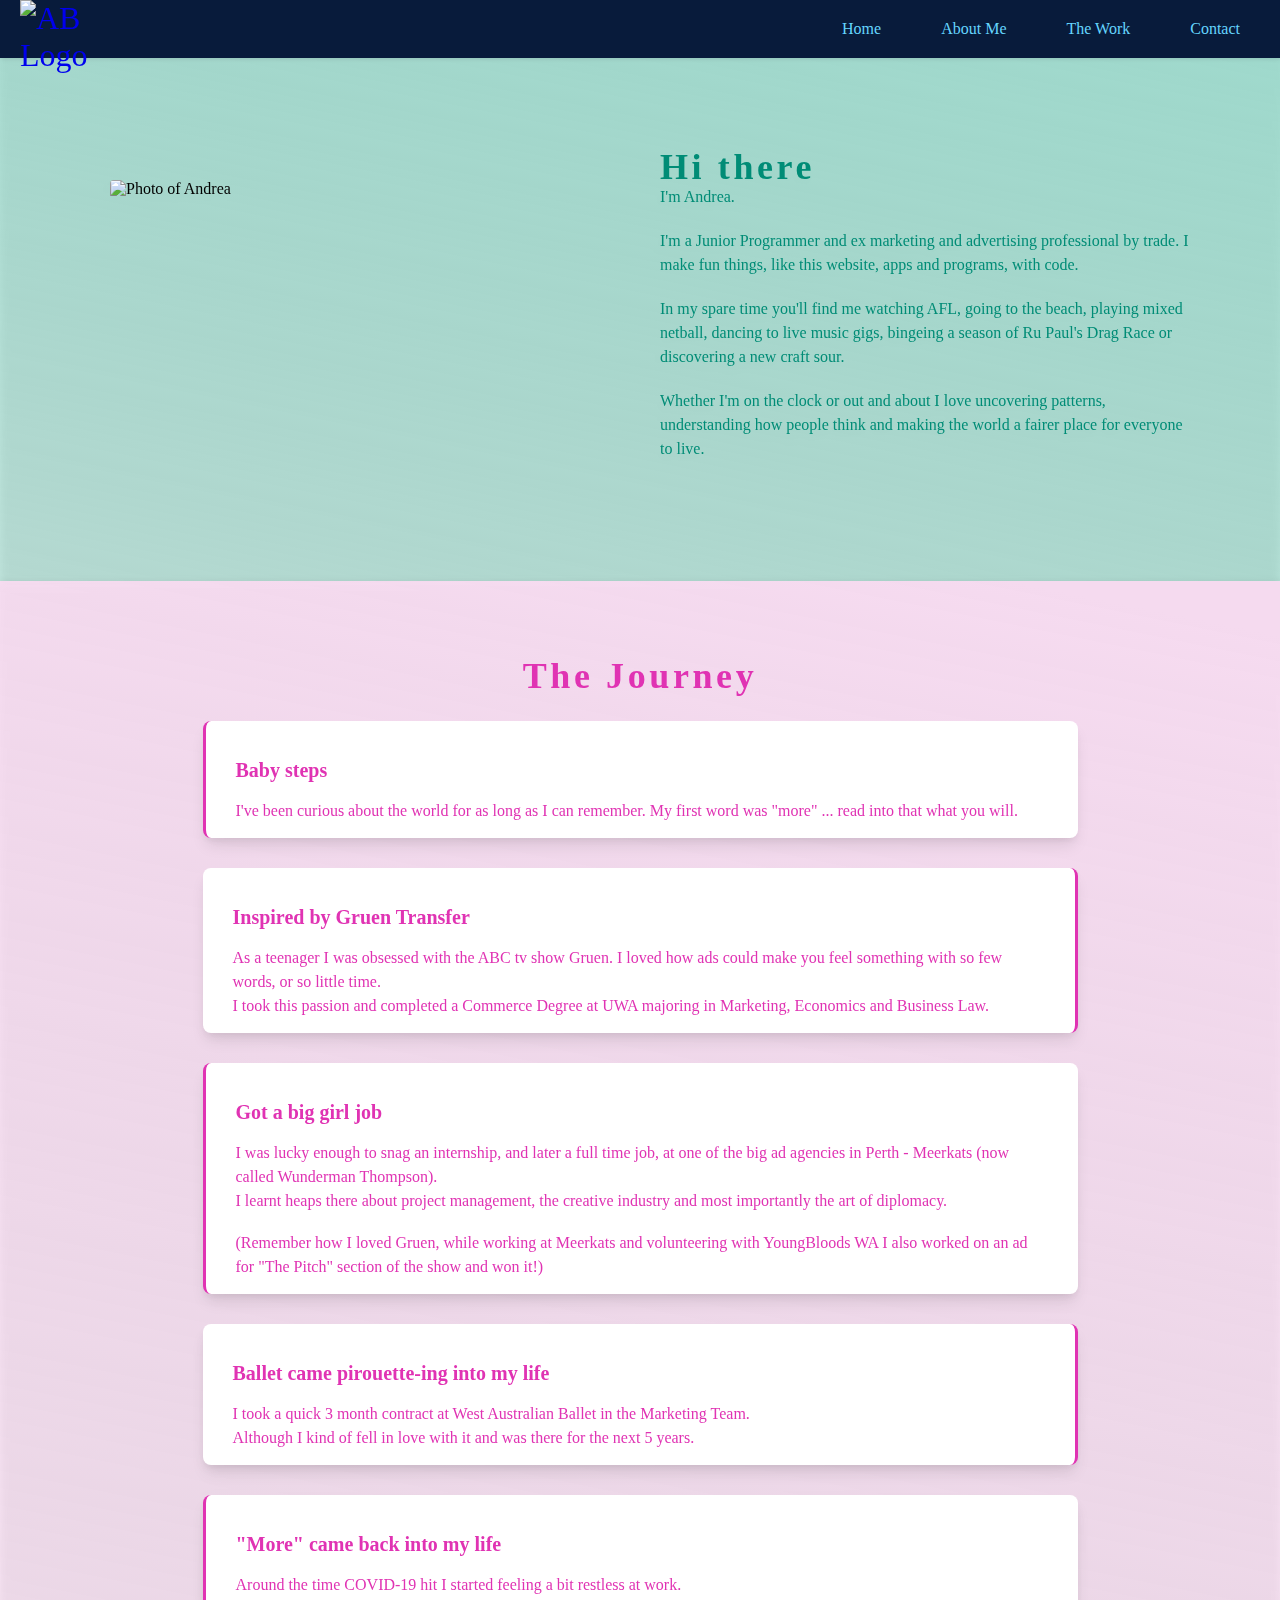
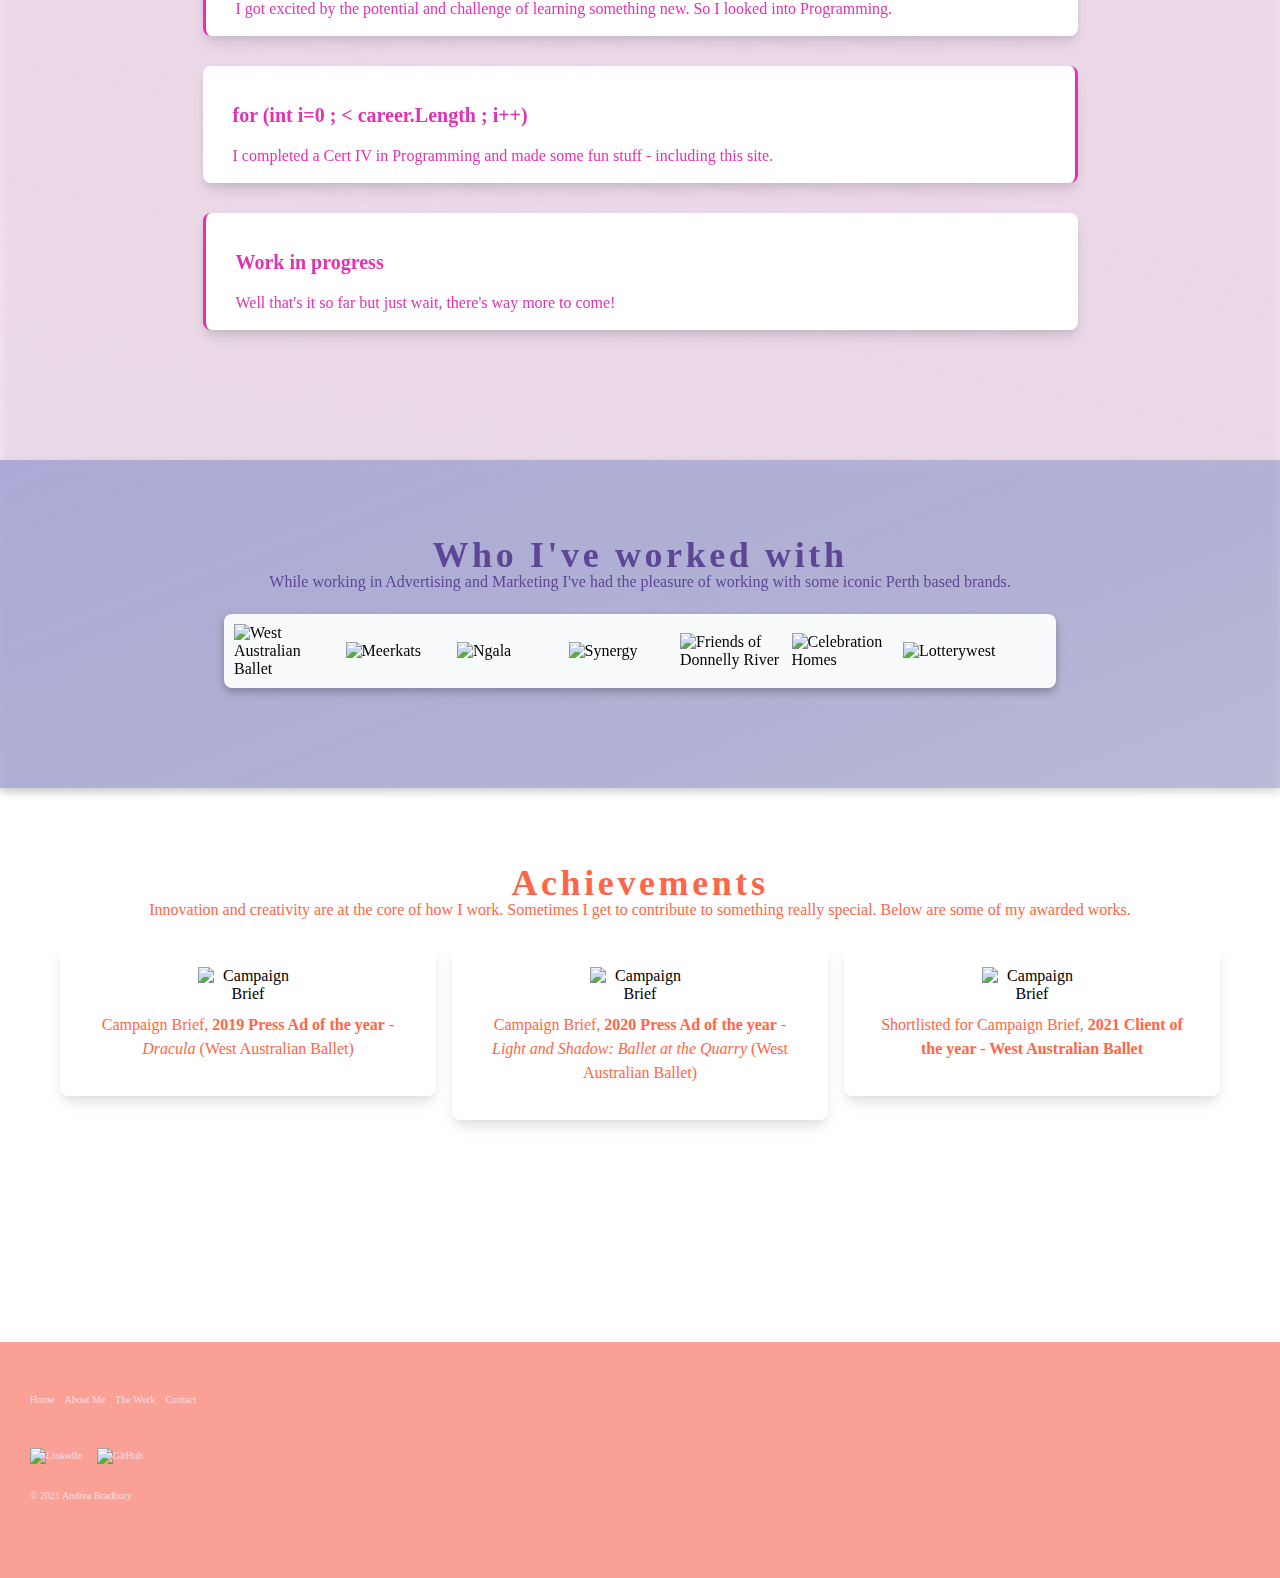
==== commit 4f04dab5: "Editing content for live site" ====
--- a/about-me.html
+++ b/about-me.html
@@ -3,163 +3,163 @@
 <head>
   <meta charset="UTF-8">
   <title>About Me</title>
+  <meta name="description" content="About Andrea Bradbury, Junior Developer.">
+  <meta name="viewport" content="width=device-width, initial-scale=1">
 
   <link rel="stylesheet" href="css/normalize.css">
   <link rel="stylesheet" href="css/main.css">
 </head>
 <body>
 
-  <!-- Nav Bar -->
-  <header class="header">
-    <nav>
-      <a href="index.html" class="logo"><img src="" alt="AB Logo"> </a>
+<!-- Nav Bar -->
+<header class="header">
+  <nav>
+    <a href="index.html" class="logo"><img src="img/ABTransparentLogo.png" alt="AB Logo" width="auto" height="auto"> </a>
 
-      <!-- Hamburger menu -->
-      <input class="menu-btn" type="checkbox" id="menu-btn" />
-      <label class="menu-icon" for="menu-btn"><span class="nav-icon"></span></label>
+    <!-- Hamburger menu -->
+    <input class="menu-btn" type="checkbox" id="menu-btn" />
+    <label class="menu-icon" for="menu-btn"><span class="nav-icon"></span></label>
 
-      <!--Menu items-->
-      <ul class="menu">
-        <li><a href="index.html" class="nav-link"> Home </a></li>
-        <li><a href="about-me.html" class="nav-link"> About Me </a></li>
-        <li><a href="the-work.html" class="nav-link"> The Work </a></li>
-        <li><a href="contact.html" class="nav-link"> Contact </a></li>
-      </ul>
+    <!--Menu items-->
+    <ul class="menu">
+      <li><a href="index.html" class="nav-link"> Home </a></li>
+      <li><a href="about-me.html" class="nav-link"> About Me </a></li>
+      <li><a href="the-work.html" class="nav-link"> The Work </a></li>
+      <li><a href="contact.html" class="nav-link"> Contact </a></li>
+    </ul>
 
-    </nav>
-  </header>
+  </nav>
+</header>
 
 
-  <main>
+<main>
 
 
-    <section class="about-me-page">
-      <article class="about-me-image">
-        <img src="img/Andrea_headshot_B&W.jpg" alt="Photo of Andrea" >
-      </article>
-      <article class="about-me-text">
-        <h1>Hi there</h1>
-        <p>I'm Andrea.</p>
-        <p>I'm a Junior Programmer and ex marketing and advertising professional by trade. I make fun things, like this website, apps and programs, with code.</p>
-        <p>In my spare time you'll find me watching AFL, going to the beach, playing mixed netball, dancing to live music gigs, bingeing a season of Ru Paul's Drag Race or discovering a new craft sour.</p>
-        <p>Whether I'm on the clock or out and about I love uncovering patterns, understanding how people think and making the world a fairer place for everyone to live.</p>
-      </article>
+  <section class="about-me-page">
+    <article class="about-me-image">
+      <img src="img/Andrea_headshot_B&W.jpg" alt="Photo of Andrea" width="auto" height="auto" >
+    </article>
+    <article class="about-me-text">
+      <h1>Hi there</h1>
+      <p>I'm Andrea.</p>
+      <p>I'm a Junior Programmer and ex marketing and advertising professional by trade. I make fun things, like this website, apps and programs, with code.</p>
+      <p>In my spare time you'll find me watching AFL, going to the beach, playing mixed netball, dancing to live music gigs, bingeing a season of Ru Paul's Drag Race or discovering a new craft sour.</p>
+      <p>Whether I'm on the clock or out and about I love uncovering patterns, understanding how people think and making the world a fairer place for everyone to live.</p>
+    </article>
+  </section>
+
+  <!-- The Journey-->
+  <section class="journey">
+
+    <h1>The Journey</h1>
+
+    <section class="right-about-box">
+      <h2>Baby steps</h2>
+      <p class="fade-in">I've been curious about the world for as long as I can remember. My first word was "more" ... read into that what you will. </p>
     </section>
 
-    <!-- The Journey-->
-    <section class="journey">
+    <section class="left-about-box">
+      <h2>Inspired by Gruen Transfer</h2>
+      <p class="fade-in">As a teenager I was obsessed with the ABC tv show Gruen. I loved how ads could make you feel something with so few words, or so little time. </p>
+      <p class="fade-in">I took this passion and completed a Commerce Degree at UWA majoring in Marketing, Economics and Business Law.</p>
+    </section>
 
-      <h1>The Journey</h1>
+    <section class="right-about-box">
+      <h2>Got a big girl job</h2>
+      <p class="fade-in">I was lucky enough to snag an internship, and later a full time job, at one of the big ad agencies in Perth - Meerkats (now called Wunderman Thompson).</p>
+      <p class="fade-in">I learnt heaps there about project management, the creative industry and most importantly the art of diplomacy.</p>
+      <br>
+      <p class="fade-in">(Remember how I loved Gruen, while working at Meerkats and volunteering with YoungBloods WA I also worked on an ad for <a href="https://www.instagram.com/p/8QXMUmJ4qf/" target="_blank">"The Pitch" section of the show and won it!</a>)</p>
+    </section>
 
-      <section class="right-about-box">
-        <h2>Baby steps</h2>
-        <p class="fade-in">I've been curious about the world for as long as I can remember. My first word was "more" ... read into that what you will. </p>
-      </section>
+    <section class="left-about-box">
+      <h2>Ballet came pirouette-ing into my life</h2>
+      <p class="fade-in">I took a quick 3 month contract at West Australian Ballet in the Marketing Team.</p>
+      <p class="fade-in">Although I kind of fell in love with it and was there for the next 5 years.</p>
+    </section>
 
-      <section class="left-about-box">
-        <h2>Inspired by Gruen Transfer</h2>
-        <p class="fade-in">As a teenager I was obsessed with the ABC tv show Gruen. I loved how ads could make you feel something with so few words, or so little time. </p>
-        <p class="fade-in">I took this passion and completed a Commerce Degree at UWA majoring in Marketing, Economics and Business Law.</p>
-      </section>
+    <section class="right-about-box">
+      <h2>"More" came back into my life</h2>
+      <p class="fade-in">Around the time COVID-19 hit I started feeling a bit restless at work.</p>
+      <p class="fade-in">I got excited by the potential and challenge of learning something new. So I looked into Programming.</p>
+    </section>
 
-      <section class="right-about-box">
-        <h2>Got a big girl job</h2>
-        <p class="fade-in">I was lucky enough to snag an internship, and later a full time job, at one of the big ad agencies in Perth - Meerkats (now called Wunderman Thompson).</p>
-        <p class="fade-in">I learnt heaps there about project management, the creative industry and most importantly the art of diplomacy.</p>
-        <br>
-        <p class="fade-in">(Remember how I loved Gruen, while working at Meerkats and volunteering with YoungBloods WA I also worked on an ad for <a href="https://www.instagram.com/p/8QXMUmJ4qf/" target="_blank">"The Pitch" section of the show and won it!</a>)</p>
-      </section>
+    <section class="left-about-box">
+      <h2>for (int i=0 ; &lt; career.Length ; i++)</h2>
+      <p class="fade-in">I completed a Cert IV in Programming and made some fun stuff - including this site.</p>
+    </section>
 
-      <section class="left-about-box">
-        <h2>Ballet came pirouette-ing into my life</h2>
-        <p class="fade-in">I took a quick 3 month contract at West Australian Ballet in the Marketing Team.</p>
-        <p class="fade-in">Although I kind of fell in love with it and was there for the next 5 years.</p>
-      </section>
+    <section class="right-about-box">
+      <h2>Work in progress</h2>
+      <p class="fade-in">Well that's it so far but just wait, there's way more to come!</p>
+    </section>
 
-      <section class="right-about-box">
-        <h2>"More" came back into my life</h2>
-        <p class="fade-in">Around the time COVID-19 hit I started feeling a bit restless at work.</p>
-        <p class="fade-in">I got excited by the potential and challenge of learning something new. So I looked into Programming.</p>
-      </section>
+  </section>
 
-      <section class="left-about-box">
-        <h2>for (int i=0 ; i < career.Length ; i++)</h2>
-        <p class="fade-in">I completed a Cert IV in Programming and made some fun stuff - including this site.</p>
-      </section>
 
-      <section class="right-about-box">
-        <h2>Work in progress</h2>
-        <p class="fade-in">Well that's it so far but just wait, there's way more to come!</p>
-      </section>
+  <section class="the-work">
+    <h1>Who I've worked with</h1>
+    <p>While working in Advertising and Marketing I've had the pleasure of working with some iconic Perth based brands.</p>
+
+    <!-- Logo Cloud -->
+    <section class="logo-cloud">
+      <img src="img/WAB_logo_200x200.jpg" alt="West Australian Ballet" width="auto" height="auto">
+      <img src="img/MK_logo_200x200A.jpg" alt="Meerkats" width="auto" height="auto">
+      <img src="img/Ngala_logo_200x200.jpg" alt="Ngala" width="auto" height="auto">
+      <img src="img/Synergy_logo_200x200.jpg" alt="Synergy" width="auto" height="auto">
+      <img src="img/FODR_logo_200x200.jpg" alt="Friends of Donnelly River" width="auto" height="auto">
+      <img src="img/CH_logo_200x200.jpg" alt="Celebration Homes" width="auto" height="auto">
+      <img src="img/LW_logo_200x200.jpg" alt="Lotterywest" width="auto" height="auto">
 
     </section>
+  </section>
+
+  <section class="achievements">
+    <h1>Achievements</h1>
+    <p>Innovation and creativity are at the core of how I work. Sometimes I get to contribute to something really special. Below are some of my awarded works.</p>
+
+    <div class="achievements-elements">
+      <div class="awards">
+        <img src="img/campaign-brief-logo.jpeg" alt="Campaign Brief" width="auto" height="auto">
+        <p>Campaign Brief, <a href="https://campaignbrief.com/2019-campaign-brief-awards-the-brand-agency-makes-it-three-in-a-row-as-agency-of-the-year-water-corporation-named-advertiser-of-the-year-rares-callum-mackenzie-ad-person-of-the-year/" target="_blank" rel="noreferrer"><b>2019 Press Ad of the year</b></a>  - <i>Dracula</i> (West Australian Ballet)</p>
+      </div>
+      <div class="awards">
+        <img src="img/campaign-brief-logo.jpeg" alt="Campaign Brief" width="auto" height="auto">
+        <p>Campaign Brief, <a href="https://campaignbrief.com/2020-campaign-brief-wa-awards-the-brand-agency-makes-it-four-in-a-row-as-agency-of-the-year-foodbank-wa-named-advertiser-of-the-year-brand-agency-md-nick-bayes-ad-person-of-the-year/" target="_blank" rel="noreferrer"><b>2020 Press Ad of the year</b> </a> - <i>Light and Shadow: Ballet at the Quarry</i> (West Australian Ballet)</p>
+      </div>
+      <div class="awards">
+        <img src="img/campaign-brief-logo.jpeg" alt="Campaign Brief" width="auto" height="auto">
+        <p>Shortlisted for Campaign Brief,  <a href="https://wa.campaignbrief.com/2021-campaign-brief-wa-awards-six-of-perths-best-clients-in-contention-for-the-advertiser-of-the-year-award/" target="_blank" rel="noreferrer"> <b>2021 Client of the year - West Australian Ballet</b></a></p>
+      </div>
+    </div>
+  </section>
+
+</main>
 
 
-    <section class="the-work">
-      <h1>Who I've worked with</h1>
-      <p>While working in Advertising and Marketing I've had the pleasure of working with some iconic Perth based brands.</p>
-
-      <!-- Logo Cloud -->
-      <section class="logo-cloud">
-        <img src="img/WAB_logo_200x200.jpg" alt="West Australian Ballet">
-        <img src="img/MK_logo_200x200A.jpg" alt="Meerkats">
-        <img src="img/Ngala_logo_200x200.jpg" alt="Ngala">
-        <img src="img/Synergy_logo_200x200.jpg" alt="Synergy">
-        <img src="img/FODR_logo_200x200.jpg" alt="Friends of Donnelly River">
-        <img src="img/CH_logo_200x200.jpg" alt="Celebration Homes">
-        <img src="img/LW_logo_200x200.jpg" alt="Lotterywest">
-
-      </section>
-    </section>
-
-    <section class="achievements">
-      <h1>Achievements</h1>
-      <p>Innovation and creativity are at the core of how I work. Sometimes I get to contribute to something really special. Below are some of my awarded works.</p>
-
-      <div class="achievements-elements">
-        <div class="awards">
-          <img src="img/campaign-brief-logo.jpeg" alt="Campaign Brief">
-          <p>Campaign Brief, <a href="https://campaignbrief.com/2019-campaign-brief-awards-the-brand-agency-makes-it-three-in-a-row-as-agency-of-the-year-water-corporation-named-advertiser-of-the-year-rares-callum-mackenzie-ad-person-of-the-year/" target="_blank"><b>2019 Press Ad of the year</b></a>  - <i>Dracula</i> (West Australian Ballet)</p>
-        </div>
-        <div class="awards">
-          <img src="img/campaign-brief-logo.jpeg" alt="Campaign Brief">
-          <p>Campaign Brief, <a href="https://campaignbrief.com/2020-campaign-brief-wa-awards-the-brand-agency-makes-it-four-in-a-row-as-agency-of-the-year-foodbank-wa-named-advertiser-of-the-year-brand-agency-md-nick-bayes-ad-person-of-the-year/" target="_blank"><b>2020 Press Ad of the year</b> </a> - <i>Light and Shadow: Ballet at the Quarry</i> (West Australian Ballet)</p>
-        </div>
-        <div class="awards">
-          <img src="img/campaign-brief-logo.jpeg" alt="Campaign Brief">
-          <p>Shortlisted for Campaign Brief,  <a href="https://wa.campaignbrief.com/2021-campaign-brief-wa-awards-six-of-perths-best-clients-in-contention-for-the-advertiser-of-the-year-award/" target="_blank>"> <b>2021 Client of the year - West Australian Ballet</b></a></p>
-        </div>
-      </div>
-    </section>
-
-
-
-
-
-  </main>
-
-
-  <footer>
-    <li>
-      <ul>
+<footer>
+  <div class="footer-links">
+    <ul>
+      <li>
         <a href="index.html">Home</a>
-      </ul>
-      <ul>
+      </li>
+      <li>
         <a href="about-me.html">About Me</a>
-      </ul>
-      <ul>
+      </li>
+      <li>
         <a href="the-work.html">The Work</a>
-      </ul>
-      <ul>
+      </li>
+      <li>
         <a href="contact.html">Contact</a>
-      </ul>
-    </li>
-    <div class="footer-socials">
-      <a href="https://www.linkedin.com/in/andrea-bradbury-6311a493/" target="_blank"><img src="img/linkedin.png" alt="LinkedIn"></a>
-      <a href="https://github.com/andrea-bradbury" target="_blank"><img src="img/github.png" alt="GitHub"></a>
-    </div>
+      </li>
+    </ul>
+  </div>
+  <div class="footer-socials">
+    <a href="https://www.linkedin.com/in/andrea-bradbury-6311a493/" target="_blank" rel="noreferrer" ><img src="img/linkedin.png" alt="LinkedIn" width="auto" height="auto"></a>
+    <a href="https://github.com/andrea-bradbury" target="_blank" rel="noreferrer"><img src="img/github.png" alt="GitHub" width="auto" height="auto"></a>
     <p>© 2021 Andrea Bradbury</p>
-  </footer>
+  </div>
+</footer>
 
 
 
--- a/css/main.css
+++ b/css/main.css
@@ -27,8 +27,6 @@
   padding:0;
   border: 0;
 }
-
-
 h1 {
   font-family: MontserratBold;
   font-size: 36px;
@@ -36,7 +34,6 @@
   letter-spacing: 0.1em;
 
 }
-
 h2 {
   font-family: MontserratBold;
   font-weight: 600;
@@ -44,114 +41,86 @@
   line-height: 28px;
   padding: 20px 0px 15px 0px;
 }
-
 p {
   font-family: MontserratRegular;
   font-size: 16px;
   line-height: 24px;
-
-}
-
-a {
-  color: inherit;
-  text-decoration: none;
-}
-
-button {
-  font-family: MontserratMedium;
-  font-weight: 500;
-  font-size: 12px;
-  line-height: 16px;
-  flex: none;
-  margin: 24px 0px;
-  display: flex;
-  justify-content: center;
-  align-items: center;
-  padding: 13px 25px;
-  box-shadow: 0px 1px 2px rgba(0, 0, 0, 0.05);
-  border-radius: 4px;
-}
-
-
+}
 nav {
   font-family: MontserratMedium;
   background: #081B3B;
 }
-
 main {
 
 }
-
 section {
   padding: 80px 60px 100px 60px;
-}
-
+  display: flex;
+  flex-direction: column;
+}
 img {
   height: auto;
   width: auto;
 }
-
 form {
   font-family: MontserratRegular;
   font-size: 16px;
   line-height: 24px;
 
 }
-
-
+table {
+  font-family: MontserratRegular;
+  font-size: 16px;
+  line-height: 20px;
+}
 footer {
-  display: flex;
-  flex-direction: column;
-  align-items: center;
-  padding: 10px;
   font-family: MontserratRegular;
   background: #FAA094;
   padding-top: 30px;
   padding-right: 30px;
   padding-bottom: 50px;
   padding-left: 30px;
-}
-
+  margin-right: auto;
+  margin-left: auto;
+
+
+}
 footer li {
   color: #FFDDE2;
-  font-weight: 500;
   font-size: 10px;
-  line-height: 16px;
+  list-style: none;
+  text-decoration: none;
+
+}
+footer ul {
   display: flex;
   flex-direction: row;
-  justify-content: center;
-  align-items: center;
-
-}
-
-footer > p {
+  text-decoration: none;
+
+}
+footer p a{
   color: #FFDDE2;
-  font-weight: 500;
+  line-height: 16px;
   font-size: 10px;
+  text-decoration: none;
+
+}
+footer a{
+  color: #FFDDE2;
+  font-size: 10px;
+  margin-right: 10px;
   line-height: 16px;
-  display: flex;
-  flex-direction: row;
-  justify-content: center;
-  align-items: center;
-}
-
-footer a{
-  line-height: 25px;
-  flex-direction: row;
-  justify-content: space-between;
-  align-items: center;
-  margin: 30px;
-  text-align: center;
-}
-
+  text-decoration: none;
+}
 footer div {
-  margin: 20px;
-}
-
-
-
+  margin-top: 20px;
+  margin-bottom: 20px;
+}
 
 /* Classes  */
+
+
+/* Styling for Nav */
 .header {
   background-color: #fff;
   box-shadow: 1px 1px 4px 0 rgba(0,0,0,.1);
@@ -159,7 +128,6 @@
   width: 100%;
   z-index: 3;
 }
-
 .header ul {
   margin: 0px;
   padding: 0px;
@@ -167,52 +135,48 @@
   overflow: hidden;
   background-color: #fff;
 }
-
 .header li a {
   display: block;
   padding: 20px 20px;
   text-decoration: none;
-
-}
-
+}
 .header li a:hover,
 .header .menu-btn:hover {
   background-color: #f4f4f4;
   border-left: 8px solid #65D5FE;
 }
-
 .header .logo {
-  display: block;
-  float: left;
+  position: absolute;
   font-size: 2em;
-  padding: 10px 20px;
-  text-decoration: none;
-}
-
+  text-decoration: none;
+}
+.logo img {
+  position: absolute;
+  height: 150px;
+  width: auto;
+}
 .header .menu {
+  padding-right: 10px;
   clear: both;
   max-height: 0;
   transition: max-height .2s ease-out;
 }
-
 .header .menu-icon {
   cursor: pointer;
   float: right;
-  padding: 28px 20px;
+  padding: 45px 20px;
   position: relative;
   user-select: none;
 }
-
 .header .menu-icon .nav-icon {
   background: #65D5FE;
   display: block;
-  height: 2px;
+  height: 3px;
   position: relative;
   transition: background .2s ease-out;
-  width: 18px;
-
-}
-
+  width: 30px;
+
+}
 .header .menu-icon .nav-icon:before,
 .header .menu-icon .nav-icon:after {
   background: #65D5FE;
@@ -223,80 +187,154 @@
   transition: all .2s ease-out;
   width: 100%;
 }
-
 .header .menu-icon .nav-icon:before {
-  top: 5px;
-}
-
+  top: 8px;
+}
 .header .menu-icon .nav-icon:after {
-  top: -5px;
-}
-
-
+  top: -8px;
+}
 .header .menu-btn {
   display: none;
 }
-
 .header .menu-btn:checked ~ .menu {
   max-height: 240px;
 }
-
 .header .menu-btn:checked ~ .menu-icon .nav-icon {
   background: transparent;
 }
-
 .header .menu-btn:checked ~ .menu-icon .nav-icon:before {
   transform: rotate(-45deg);
   top:0;
 }
-
 .header .menu-btn:checked ~ .menu-icon .nav-icon:after {
   transform: rotate(45deg);
   top:0;
 }
 
+/* Main heading image and animation */
+
 .header-content {
-  padding-top:100px ;
-}
-
-
+  padding-top:150px;
+  padding-bottom: 50px;
+
+}
+.header-content h1 {
+  color: #65D5FE;
+  line-height: 40px;
+
+}
+.header-content h2 {
+  color: #65D5FE;
+  line-height: 20px;
+}
+.header-content p {
+  color: #65D5FE;
+}
+.header-content img {
+  max-height: 300px;
+  width: auto;
+  animation: slide-in 20s;
+  animation-timing-function: ease-in-out;
+  animation-iteration-count: infinite;
+}
+@keyframes slide-in {
+  0% {
+    transform: scale(1);
+    animation-timing-function: ease-in;
+  }
+  20% {
+    opacity: 0.7;
+    transform: scale(1.1);
+    animation-timing-function: ease-in-out;
+
+  }
+  30% {
+    opacity: 1;
+    transform: rotateY(15deg);
+    animation-timing-function: ease-in-out;
+
+  }
+  40% {
+    opacity: 0.8;
+    transform: rotateX(15deg);
+    animation-timing-function: ease-in-out;
+  }
+  60% {
+    opacity: 1;
+    transform: scale(1);
+    animation-timing-function: ease-in-out;
+  }
+  70% {
+    opacity: 0.8;
+    transform: skewX(40deg);
+    transform: scale(0.9);
+    animation-timing-function: ease-in-out;
+  }
+  100% {
+    opacity: 1;
+    transform: scale(1);
+    animation-timing-function: ease-in;
+  }
+}
+
+/* Footer */
 
 .footer-socials img{
   width: 30px;
   height: auto;
-  flex-direction: row;
-
-}
-
+  margin-top:20px;
+  margin-bottom: 20px;
+  justify-content: space-between;
+}
+.footer-socials p {
+  color: #FFDDE2;
+  font-size: 10px;
+  justify-content: space-between;
+}
+.footer-links {
+  justify-content: space-between;
+}
+
+
+/* Index Page */
+
+/* The Work Section */
 .the-work {
+
   background: linear-gradient(158.68deg, #ABAAD6 0%, rgba(171, 170, 214, 0) 295.31%);
   filter: drop-shadow(0px 4px 4px rgba(0, 0, 0, 0.25));
 
 }
-
 .the-work > h1 {
   color: #5D4696 ;
 }
-
 .the-work > p {
   color: #5D4696 ;
   padding-bottom: 20px;
 }
-
-
-.the-work > a button {
+.the-work a{
+  max-width: 150px;
+  text-align: center;
   background-color: #5D4696 ;
   border: 1px solid #5D4696;
   color: #FFFFFF;
-}
-
-.the-work a button:hover{
+  font-family: MontserratMedium;
+  font-weight: 500;
+  font-size: 12px;
+  line-height: 16px;
+  margin: 24px 0px 24px 0px;
+  padding: 13px 25px 13px 25px;
+  box-shadow: 0px 1px 2px rgba(0, 0, 0, 0.05);
+  border-radius: 4px;
+  text-decoration: none;
+}
+.the-work a:hover{
   background: linear-gradient(158.68deg, #5D4696 0%, rgba(171, 170, 214, 0) 295.31%);
   filter: drop-shadow(0px 4px 4px rgba(0, 0, 0, 0.25));
   border: 1px solid  #5D4696;
 }
 
-
+/* Component on The Work Section and The Work Page  */
 .display-work-component {
   display: flex;
   flex-direction: column;
@@ -308,86 +346,124 @@
   box-shadow: 0px 10px 15px -3px rgba(0, 0, 0, 0.1), 0px 4px 6px -2px rgba(0, 0, 0, 0.05);
   border-radius: 8px;
 }
-
 .display-work-component > h2 {
   color: #5D4696;
 }
-
 .display-work-component > p {
   color: #5D4696;
 }
-
-.display-work-component > a button {
+.display-work-component a {
   background-color: #FFFFFF ;
   border: 1px solid #5D4696;
   color: #5D4696;
-}
-
-.display-work-component a button:hover{
+  font-family: MontserratMedium;
+  font-weight: 500;
+  font-size: 12px;
+  line-height: 16px;
+  margin: 24px 0px 24px 0px;
+  padding: 13px 25px 13px 25px;
+  box-shadow: 0px 1px 2px rgba(0, 0, 0, 0.05);
+  border-radius: 4px;
+  text-decoration: none;
+}
+.display-work-component a:hover{
   background: linear-gradient(158.68deg, #ABAAD6 0%, rgba(171, 170, 214, 0) 295.31%);
   filter: drop-shadow(0px 4px 4px rgba(0, 0, 0, 0.25));
   border: 1px solid #ABAAD6;
   color: #FFFFFF;
 }
-
 .display-work-component > img {
   max-width: 100%;
-}
-
-
+  height: auto;
+}
+
+/* The Work Page  */
+.the-work-page h1{
+  color: #5D4696 ;
+}
+.the-work-page p {
+  color: #5D4696 ;
+  padding-bottom: 20px;
+}
+.the-work-page a{
+  max-width: 150px;
+  text-align: center;
+  background-color: #5D4696;
+  border: 1px solid #5D4696;
+  color: #FFFFFF;
+  font-family: MontserratMedium;
+  font-weight: 500;
+  font-size: 12px;
+  line-height: 16px;
+  margin: 24px 0px 24px 0px;
+  padding: 13px 25px 13px 25px;
+  box-shadow: 0px 1px 2px rgba(0, 0, 0, 0.05);
+  border-radius: 4px;
+  text-decoration: none;
+}
+.the-work-page a:hover{
+  background: linear-gradient(158.68deg, #5D4696 0%, rgba(171, 170, 214, 0) 295.31%);
+  filter: drop-shadow(0px 4px 4px rgba(0, 0, 0, 0.25));
+  border: 1px solid  #5D4696;
+}
+.the-work-page {
+  padding-top: 150px;
+  background: linear-gradient(158.68deg, #ABAAD6 0%, rgba(171, 170, 214, 0) 295.31%);
+  filter: drop-shadow(0px 4px 4px rgba(0, 0, 0, 0.25));
+}
+
+/* About Me Section  */
 .about-me {
-  display: flex;
-  flex-direction: column;
-  align-items: flex-start;
   background: linear-gradient(191.45deg, #9ED9CC 3.14%, rgba(158, 217, 204, 0) 255.97%);
   filter: drop-shadow(0px 4px 4px rgba(0, 0, 0, 0.25));
 
 }
-
 .about-me > h1{
   color: #008C76;
   line-height: 35px;
 }
-
 .about-me > p {
   color: #008C76;
   padding-bottom: 20px;
 
-
-}
-
-.about-me > a button {
+}
+.about-me a{
+  max-width: 150px;
+  text-align: center;
   background-color: #008C76 ;
   border: 1px solid #008C76;
   color: #FFFFFF;
-}
-
-.about-me a :hover{
+  font-family: MontserratMedium;
+  font-weight: 500;
+  font-size: 12px;
+  line-height: 16px;
+  margin: 24px 0px 24px 0px;
+  padding: 13px 25px 13px 25px;
+  box-shadow: 0px 1px 2px rgba(0, 0, 0, 0.05);
+  border-radius: 4px;
+  text-decoration: none;
+}
+.about-me a:hover{
   background: linear-gradient(158.68deg, #008C76 0%, rgba(171, 170, 214, 0) 295.31%);
   filter: drop-shadow(0px 4px 4px rgba(0, 0, 0, 0.25));
   border: 1px solid  #008C76;
 }
 
-
+/* About Me Page  */
 .about-me-page {
-  display: flex;
-  flex-direction: column;
-  align-items: flex-start;
+  padding-top: 150px;
   background: linear-gradient(191.45deg, #9ED9CC 3.14%, rgba(158, 217, 204, 0) 255.97%);
   filter: drop-shadow(0px 4px 4px rgba(0, 0, 0, 0.25));
 
 }
-
 .about-me-text > h1{
   color: #008C76;
   line-height: 35px;
 }
-
 .about-me-text > p {
   color: #008C76;
   padding-bottom: 20px;
 }
-
 .about-me-image img {
   margin-top: 30px;
   margin-bottom: 30px;
@@ -396,6 +472,7 @@
   border-radius: 4px;
 }
 
+/* Who Ive Worked With Section  */
 .logo-cloud {
   padding: 10px;
   background-color: #F9FAFB ;
@@ -410,32 +487,32 @@
   align-items: center;
 
 }
-
 .logo-cloud > img {
   justify-content: space-between;
   width: calc(100%/8);
+  height: auto;
   align-items: center;
 }
 
-
+/* Contact Section and Page  */
 .lets-talk {
-
-}
-
-.lets-talk-text {
-
-}
-
-
+  padding-top: 150px;
+}
+.lets-talk-image img {
+  max-height: 300px;
+  width: auto;
+  display: flex;
+  animation: slide-in 20s;
+  justify-content: space-between;
+  animation-timing-function: ease-in-out;
+  animation-iteration-count: infinite;
+}
 .lets-talk-text >h1 {
   color:#FF6647;
 }
-
 .lets-talk-text >p {
   color: #FF6647;
 }
-
-
 .lets-talk-text img{
   width: 40px;
   height: auto;
@@ -443,12 +520,12 @@
 
 }
 
+/* Contact Form  */
 .lets-talk-form  {
   font-family: MontserratMedium;
   color: #FF6647;
 
 }
-
 .lets-talk-form > input {
   display: flex;
   flex-direction: row;
@@ -462,7 +539,6 @@
   box-shadow: 0px 1px 2px rgba(0, 0, 0, 0.05);
 
 }
-
 #msg {
   width: 300px;
   height: 150px;
@@ -487,20 +563,47 @@
   align-items: center;
   padding: 13px 25px;
 }
-
-.lets-talk-form a button :hover{
+.lets-talk-form button :hover{
   background: linear-gradient(158.68deg, #FF6647 0%, rgba(171, 170, 214, 0) 295.31%);
   filter: drop-shadow(0px 4px 4px rgba(0, 0, 0, 0.25));
   border: 1px solid  #FF6647;
 }
 
-
-
+/* Education Section  */
+.school {
+  background: linear-gradient(191.45deg, #9ED9CC 3.14%, rgba(158, 217, 204, 0) 255.97%);
+  filter: drop-shadow(0px 4px 4px rgba(0, 0, 0, 0.25));
+}
+.school > h1{
+  color: #008C76;
+  line-height: 35px;
+}
+.school > p {
+  color: #008C76;
+  padding-bottom: 20px;
+}
+.school table{
+  color: #008C76;
+  background-color: #F9FAFB ;
+  text-align: left;
+  border-spacing: 25px;
+  padding: 15px 30px 15px 30px;
+  margin: 0px 0px 0px 0px;
+  /* /shadow/lg */
+  box-shadow: 0px 10px 15px -3px rgba(0, 0, 0, 0.1), 0px 4px 6px -2px rgba(0, 0, 0, 0.05);
+  border-radius: 8px;
+  display: flex;
+}
+.school h2 table  {
+  color: #008C76;
+  line-height: 35px;
+}
+
+/* Journey Section  */
 .journey {
   background: linear-gradient(191.45deg, #f5daef 3.14%, rgba(158, 217, 204, 0) 255.97%);
   filter: drop-shadow(0px 4px 4px rgba(0, 0, 0, 0.25));
 }
-
 .journey > h1 {
   color: #E033B3 ;
   margin-bottom: 30px;
@@ -508,20 +611,15 @@
 .journey > h2 {
   color: #E033B3 ;
 }
-
-.journey > p {
+.journey p a{
   color: #E033B3;
   animation: fadeIn ease 10s;
-
-}
-
+  text-decoration: none;
+}
 .right-about-box{
   border-left: 3px solid #E033B3 ;
   color: #E033B3 ;
-  display: flex;
   text-align: left;
-  flex-direction: column;
-  align-items: flex-start;
   background: #FFFFFF;
   padding: 15px 30px 15px 30px;
   margin: 0px 0px 30px 0px;
@@ -531,7 +629,6 @@
 
 
 }
-
 .left-about-box  {
   border-right: 3px solid #E033B3 ;
   color: #E033B3 ;
@@ -547,7 +644,6 @@
   border-radius: 8px;
 
 }
-
 .fade-in {
   animation: fadeIn ease 8s;
   -webkit-animation: fadeIn ease 8s;
@@ -563,7 +659,6 @@
     opacity:1;
   }
 }
-
 @-moz-keyframes fadeIn {
   0% {
     opacity:0;
@@ -572,7 +667,6 @@
     opacity:1;
   }
 }
-
 @-webkit-keyframes fadeIn {
   0% {
     opacity:0;
@@ -581,7 +675,6 @@
     opacity:1;
   }
 }
-
 @-o-keyframes fadeIn {
   0% {
     opacity:0;
@@ -590,7 +683,6 @@
     opacity:1;
   }
 }
-
 @-ms-keyframes fadeIn {
   0% {
     opacity: 0;
@@ -600,10 +692,10 @@
   }
 }
 
+/* Achievements Section */
 .achievements {
 
 }
-
 .awards {
   display: flex;
   flex-direction: column;
@@ -616,20 +708,18 @@
   border-radius: 8px;
 
 }
-
 .achievements > h1{
   color: #FF6647;
 }
-
-.achievements > p{
+.achievements p{
   color: #FF6647;
   padding-bottom: 20px;
-}
-
-.awards> p{
+  text-decoration: none;
+}
+.awards p a{
   color: #FF6647;
-}
-
+  text-decoration: none;
+}
 .awards > img{
   max-width: 100px;
   height: auto;
@@ -638,89 +728,103 @@
 }
 
 
-
-
-
-
 /* Responsive designs for screens over 768px */
 
 @media only screen and (min-width:768px){
-
-
+  /* Nav for Desktop  */
+  .logo img{
+    padding-left: 20px;
+    position: absolute;
+    height: 100px;
+    width: auto;
+  }
   .header {
     background: #081B3B;
   }
-
   .header li {
     float: left;
   }
-
   .header li a {
     padding: 20px 30px;
     color: #65D5FE;
   }
-
   .header li a:hover,
   .header .menu-btn:hover {
     background-color:#081B3B ;
     border-left: none;
     border-bottom: 4px solid #65D5FE;
-  }
-
+
+  }
   .header .menu {
     background: #081B3B;
     clear: none;
     float: right;
     max-height: none;
   }
-
   .header .menu-icon {
     display: none;
   }
-
-
-  .the-work {
-
-  }
-
-  .the-work > h1 {
-    text-align: center;
-  }
-
-  .the-work > p {
-    text-align: center;
-  }
-
-  .the-work > a {
+  .header-content {
     display: flex;
-    justify-content: center;
-    margin-left: auto;
-    margin-right: auto;
-  }
-
+    flex-direction: row;
+    max-width: 70%;
+
+  }
+  .header-content-text {
+    justify-content: space-between;
+    width: calc(100%/2);
+  }
+  .header-content-image {
+    justify-content: space-between;
+    width: calc(100%/2);
+    padding-left: 150px;
+  }
+  .header-content-image img {
+    justify-content: space-between;
+    height: auto;
+    width: auto;
+
+  }
+
+  /* Mostly making left align into center */
+  .the-work > h1{
+    text-align: center;
+  }
+  .the-work >p{
+    text-align: center;
+  }
+  .the-work> a{
+    margin-left: auto;
+    margin-right: auto;
+  }
+
+  .the-work-page > h1 {
+    text-align: center;
+  }
+  .the-work-page > p {
+    text-align: center;
+  }
+  .the-work-page> a{
+    margin-left: auto;
+    margin-right: auto;
+  }
 
   .work-components {
     display:flex;
     flex-direction: row;
   }
-
-
   .display-work-component {
     margin-right: 30px ;
     width: calc(100%/3);
     justify-content: space-between;
-
-  }
-
+  }
 
   .about-me {
-    display: block;
     margin-left: auto;
     margin-right: auto;
     height: auto;
     width: auto;
   }
-
   .about-me > h1 {
     text-align: center;
     display: block;
@@ -729,7 +833,6 @@
     height: auto;
     width: auto;
   }
-
   .about-me > p {
     text-align: center;
     display: block;
@@ -738,20 +841,22 @@
     margin-right: auto;
 
   }
-
-  .about-me > a button{
+  .about-me a{
+    margin-left: auto;
+    margin-right: auto;
+  }
+
+  .about-me-page button{
     display: flex;
     justify-content: center;
     margin-left: auto;
     margin-right: auto;
   }
-
   .about-me-page {
     display:flex;
     flex-direction: row;
 
   }
-
   .about-me-image {
     width: calc(100%/2);
     margin-left: 50px;
@@ -759,39 +864,41 @@
     justify-content: space-between;
 
   }
-
   .about-me-image img {
     height: 350px;
     width: 350px;
     align-items: center;
   }
-
   .about-me-text {
     margin-right: 30px ;
     width: calc(100%/2);
     justify-content: space-between;
   }
 
-
-
+  .school table p{
+    text-align: left;
+  }
+  .school h1{
+    text-align: center;
+  }
+  .school p{
+    text-align: center;
+  }
 
   .journey {
-    text-align: center;
-  }
-
+    display: block;
+    text-align: center;
+  }
   .right-about-box {
-
-    display: block;
+    justify-content: space-between;
     margin-left: auto;
     margin-right: auto;
     height: auto;
     width: auto;
     max-width: 70%;
   }
-
   .left-about-box{
-
-    display: block;
+    justify-content: space-between;
     margin-left: auto;
     margin-right: auto;
     height: auto;
@@ -799,8 +906,6 @@
     max-width: 70%;
   }
 
-
-
   .logo-cloud {
     display: flex;
     flex-direction: row;
@@ -809,72 +914,66 @@
     max-width: 70%;
 
   }
-
   .logo-cloud > img {
     margin-right: 10px ;
     width: calc(100%/8);
+    height: auto;
     justify-content: space-between;
   }
 
   .achievements {
 
   }
-
   .achievements-elements {
     columns: 3;
     max-height: 300px;
   }
-
   .achievements h1{
     text-align: center;
   }
-
   .achievements p{
     text-align: center;
   }
-
   .awards {
     text-align: center;
     display: inline-block;
     flex-direction: column;
     justify-content: left ;
   }
-
   .awards img{
     display: block;
     margin-left: auto;
     margin-right: auto;
+    height: auto;
+    width: auto;
   }
 
   .lets-talk {
     display: flex;
     flex-direction: row;
   }
-
+  .lets-talk-image{
+    justify-content: space-between;
+    width: calc(100%/2);
+  }
+  .lets-talk-image img {
+    max-height: 350px;
+    width: auto;
+    justify-content: space-between;
+  }
   .lets-talk-text {
     justify-content: space-between;
     width: calc(100%/2);
   }
-
-
 
   .lets-talk-form {
     justify-content: space-between;
     width: calc(100%/2);
     align-items: flex-start;
     position: relative;
-    border-left: 2px solid  #FF6647;
-    padding-left: 60px;
-    margin-right: 30px;
-
-  }
-
-
-
-
-
-
-
-}
-
-
+
+  }
+
+}
+
+
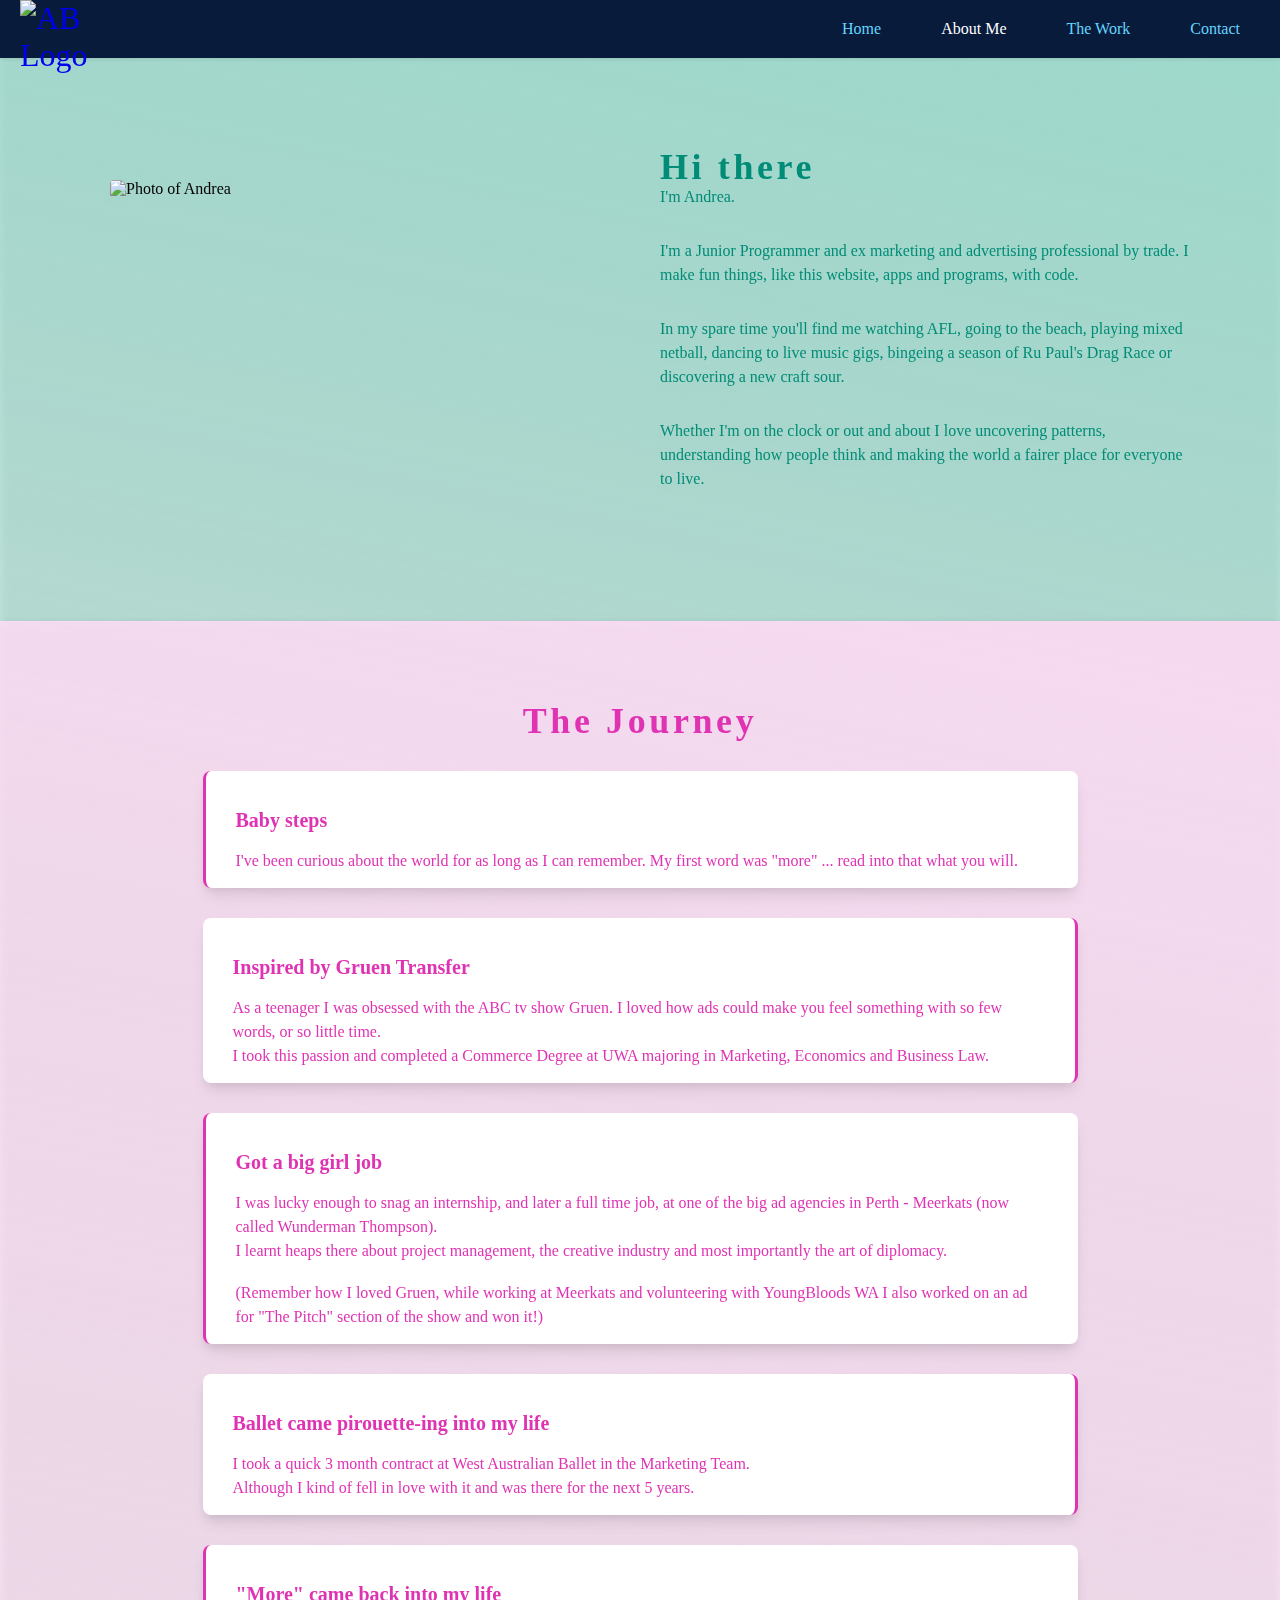
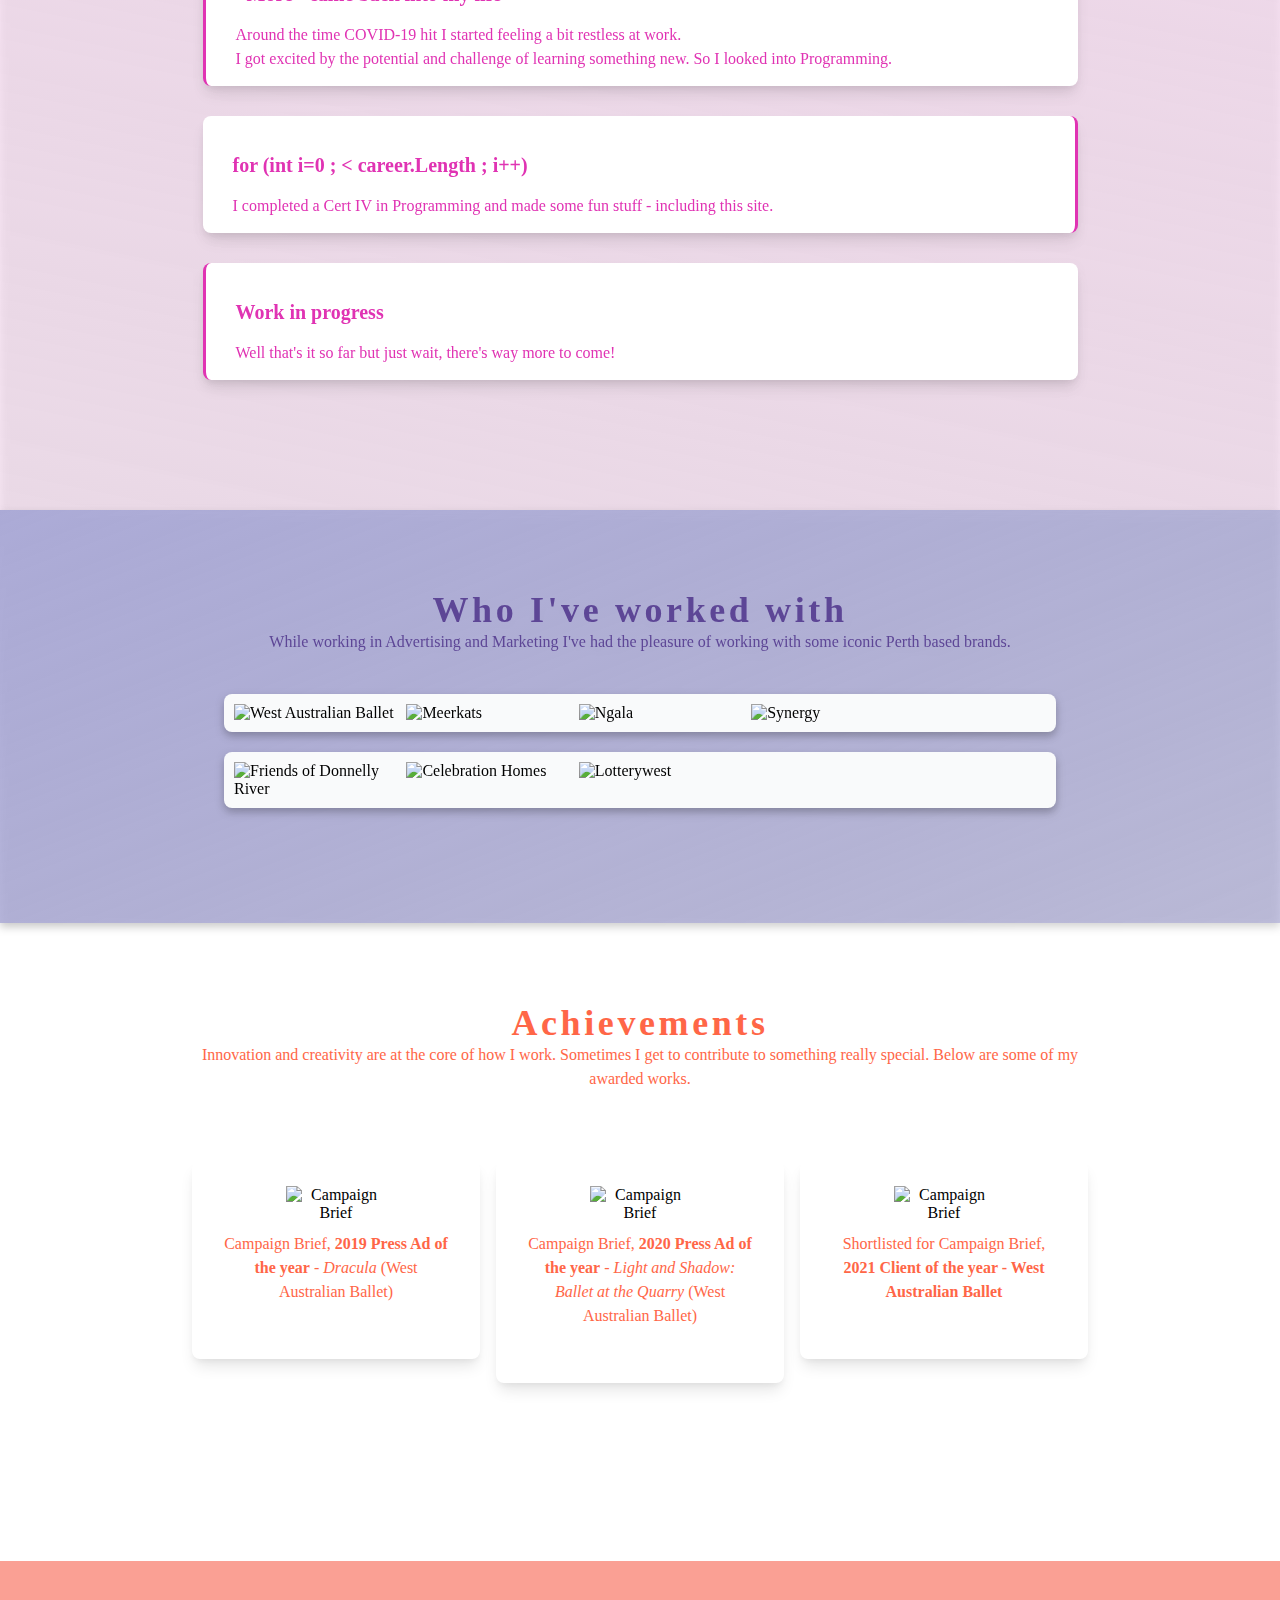
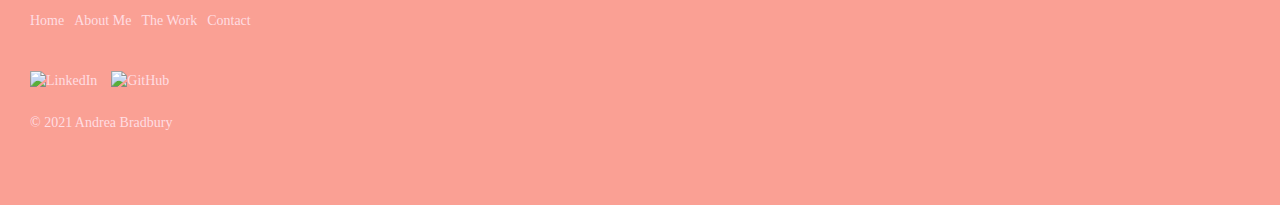
==== commit be98755d: "Edits as per feedback" ====
--- a/about-me.html
+++ b/about-me.html
@@ -23,7 +23,7 @@
     <!--Menu items-->
     <ul class="menu">
       <li><a href="index.html" class="nav-link"> Home </a></li>
-      <li><a href="about-me.html" class="nav-link"> About Me </a></li>
+      <li><a href="about-me.html" class="nav-link" id="current-page"> About Me </a></li>
       <li><a href="the-work.html" class="nav-link"> The Work </a></li>
       <li><a href="contact.html" class="nav-link"> Contact </a></li>
     </ul>
@@ -103,14 +103,19 @@
 
     <!-- Logo Cloud -->
     <section class="logo-cloud">
-      <img src="img/WAB_logo_200x200.jpg" alt="West Australian Ballet" width="auto" height="auto">
-      <img src="img/MK_logo_200x200A.jpg" alt="Meerkats" width="auto" height="auto">
-      <img src="img/Ngala_logo_200x200.jpg" alt="Ngala" width="auto" height="auto">
-      <img src="img/Synergy_logo_200x200.jpg" alt="Synergy" width="auto" height="auto">
-      <img src="img/FODR_logo_200x200.jpg" alt="Friends of Donnelly River" width="auto" height="auto">
-      <img src="img/CH_logo_200x200.jpg" alt="Celebration Homes" width="auto" height="auto">
-      <img src="img/LW_logo_200x200.jpg" alt="Lotterywest" width="auto" height="auto">
-
+      <div>
+        <div class="logo-cloud-div">
+          <img src="img/WAB_logo_200x200.jpg" alt="West Australian Ballet" width="auto" height="auto">
+          <img src="img/MK_logo_200x200A.jpg" alt="Meerkats" width="auto" height="auto">
+          <img  src="img/Ngala_logo_200x200.jpg" alt="Ngala" width="auto" height="auto">
+          <img src="img/Synergy_logo_200x200.jpg" alt="Synergy" width="auto" height="auto">
+        </div>
+        <div class="logo-cloud-div">
+          <img  src="img/FODR_logo_200x200.jpg" alt="Friends of Donnelly River" width="auto" height="auto">
+          <img src="img/CH_logo_200x200.jpg" alt="Celebration Homes" width="auto" height="auto">
+          <img src="img/LW_logo_200x200.jpg" alt="Lotterywest" width="auto" height="auto">
+        </div>
+      </div>
     </section>
   </section>
 
--- a/css/main.css
+++ b/css/main.css
@@ -30,7 +30,7 @@
 h1 {
   font-family: MontserratBold;
   font-size: 36px;
-  line-height: 30px;
+  line-height: 40px;
   letter-spacing: 0.1em;
 
 }
@@ -87,7 +87,7 @@
 }
 footer li {
   color: #FFDDE2;
-  font-size: 10px;
+  font-size: 14px;
   list-style: none;
   text-decoration: none;
 
@@ -101,15 +101,15 @@
 footer p a{
   color: #FFDDE2;
   line-height: 16px;
-  font-size: 10px;
+  font-size: 14px;
   text-decoration: none;
 
 }
 footer a{
   color: #FFDDE2;
-  font-size: 10px;
+  font-size: 14px;
   margin-right: 10px;
-  line-height: 16px;
+  line-height: 20px;
   text-decoration: none;
 }
 footer div {
@@ -134,11 +134,13 @@
   list-style: none;
   overflow: hidden;
   background-color: #fff;
+
 }
 .header li a {
   display: block;
   padding: 20px 20px;
   text-decoration: none;
+  color: #081B3B;
 }
 .header li a:hover,
 .header .menu-btn:hover {
@@ -288,7 +290,7 @@
 }
 .footer-socials p {
   color: #FFDDE2;
-  font-size: 10px;
+  font-size: 14px;
   justify-content: space-between;
 }
 .footer-links {
@@ -340,7 +342,7 @@
   flex-direction: column;
   align-items: flex-start;
   background: #FFFFFF;
-  padding: 15px 30px 15px 30px;
+  padding: 30px 30px 15px 30px;
   margin: 0px 0px 30px 0px;
   /* /shadow/lg */
   box-shadow: 0px 10px 15px -3px rgba(0, 0, 0, 0.1), 0px 4px 6px -2px rgba(0, 0, 0, 0.05);
@@ -462,7 +464,7 @@
 }
 .about-me-text > p {
   color: #008C76;
-  padding-bottom: 20px;
+  padding-bottom: 30px;
 }
 .about-me-image img {
   margin-top: 30px;
@@ -474,24 +476,25 @@
 
 /* Who Ive Worked With Section  */
 .logo-cloud {
+  padding: 0px 0px 0px 0px;
+}
+
+.logo-cloud-div {
   padding: 10px;
+  margin-top: 20px;
+  margin-bottom: 10px;
   background-color: #F9FAFB ;
   filter: drop-shadow(0px 4px 4px rgba(0, 0, 0, 0.25));
   border-radius: 8px;
   display: flex;
   flex-direction: row;
-  margin-left: auto;
-  margin-right: auto;
+
+}
+.logo-cloud img {
+  display: flex;
+  flex-direction: row;
+  max-width: calc(100%/4);
   height: auto;
-  width: auto;
-  align-items: center;
-
-}
-.logo-cloud > img {
-  justify-content: space-between;
-  width: calc(100%/8);
-  height: auto;
-  align-items: center;
 }
 
 /* Contact Section and Page  */
@@ -713,7 +716,7 @@
 }
 .achievements p{
   color: #FF6647;
-  padding-bottom: 20px;
+  padding-bottom: 40px;
   text-decoration: none;
 }
 .awards p a{
@@ -748,6 +751,10 @@
     padding: 20px 30px;
     color: #65D5FE;
   }
+  #current-page {
+    color: #FFFFFF;
+  }
+
   .header li a:hover,
   .header .menu-btn:hover {
     background-color:#081B3B ;
@@ -906,25 +913,33 @@
     max-width: 70%;
   }
 
-  .logo-cloud {
+  .logo-cloud-div {
+    padding:10px;
+    margin-bottom: 15px;
+    flex-direction: row;
+    margin-left: auto;
+    margin-right: auto;
+    max-width: 70%;
+
+  }
+  .logo-cloud  img {
+    margin-right: 10px ;
+    width: calc(100%/5);
+    height: auto;
+    align-items: center;
+    justify-content: center;
+
+  }
+
+  .achievements {
     display: flex;
-    flex-direction: row;
+    flex-direction: column;
     margin-left: auto;
     margin-right: auto;
     max-width: 70%;
-
-  }
-  .logo-cloud > img {
-    margin-right: 10px ;
-    width: calc(100%/8);
-    height: auto;
-    justify-content: space-between;
-  }
-
-  .achievements {
-
   }
   .achievements-elements {
+    padding-top: 30px;
     columns: 3;
     max-height: 300px;
   }
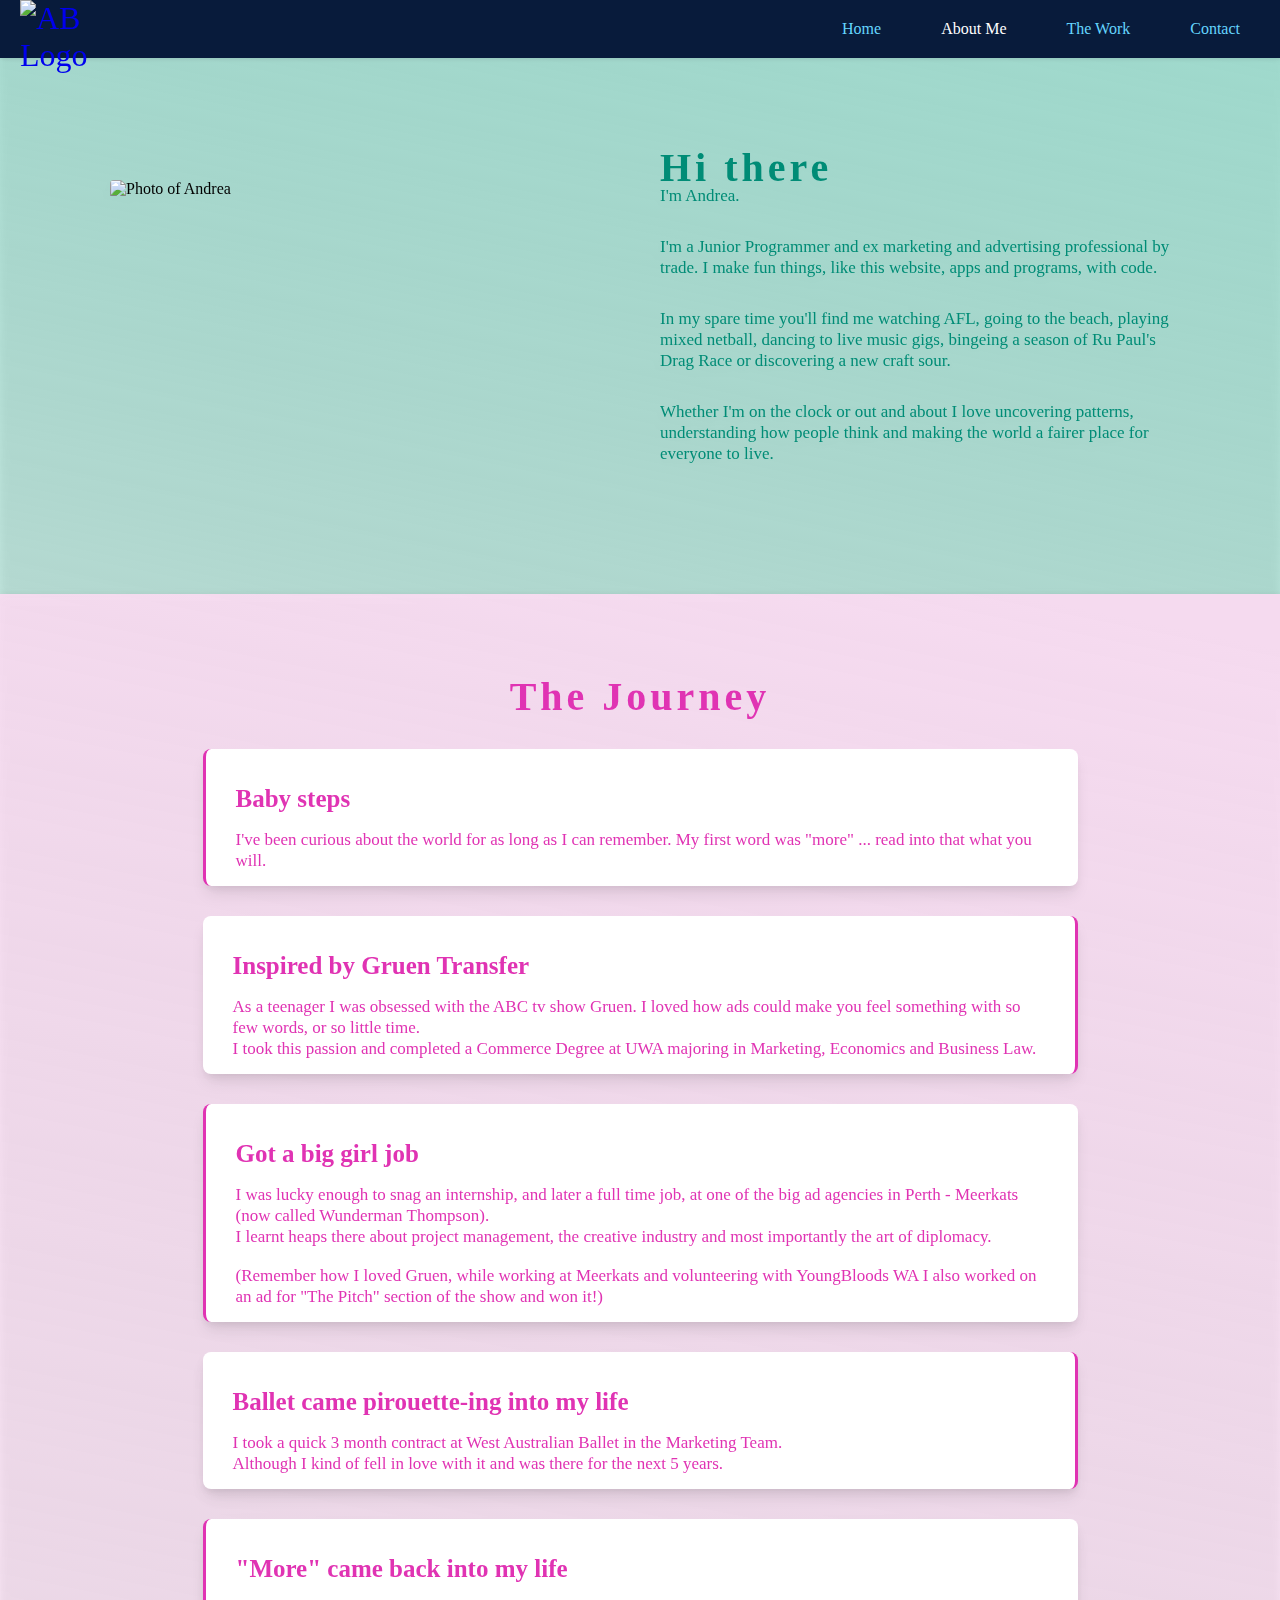
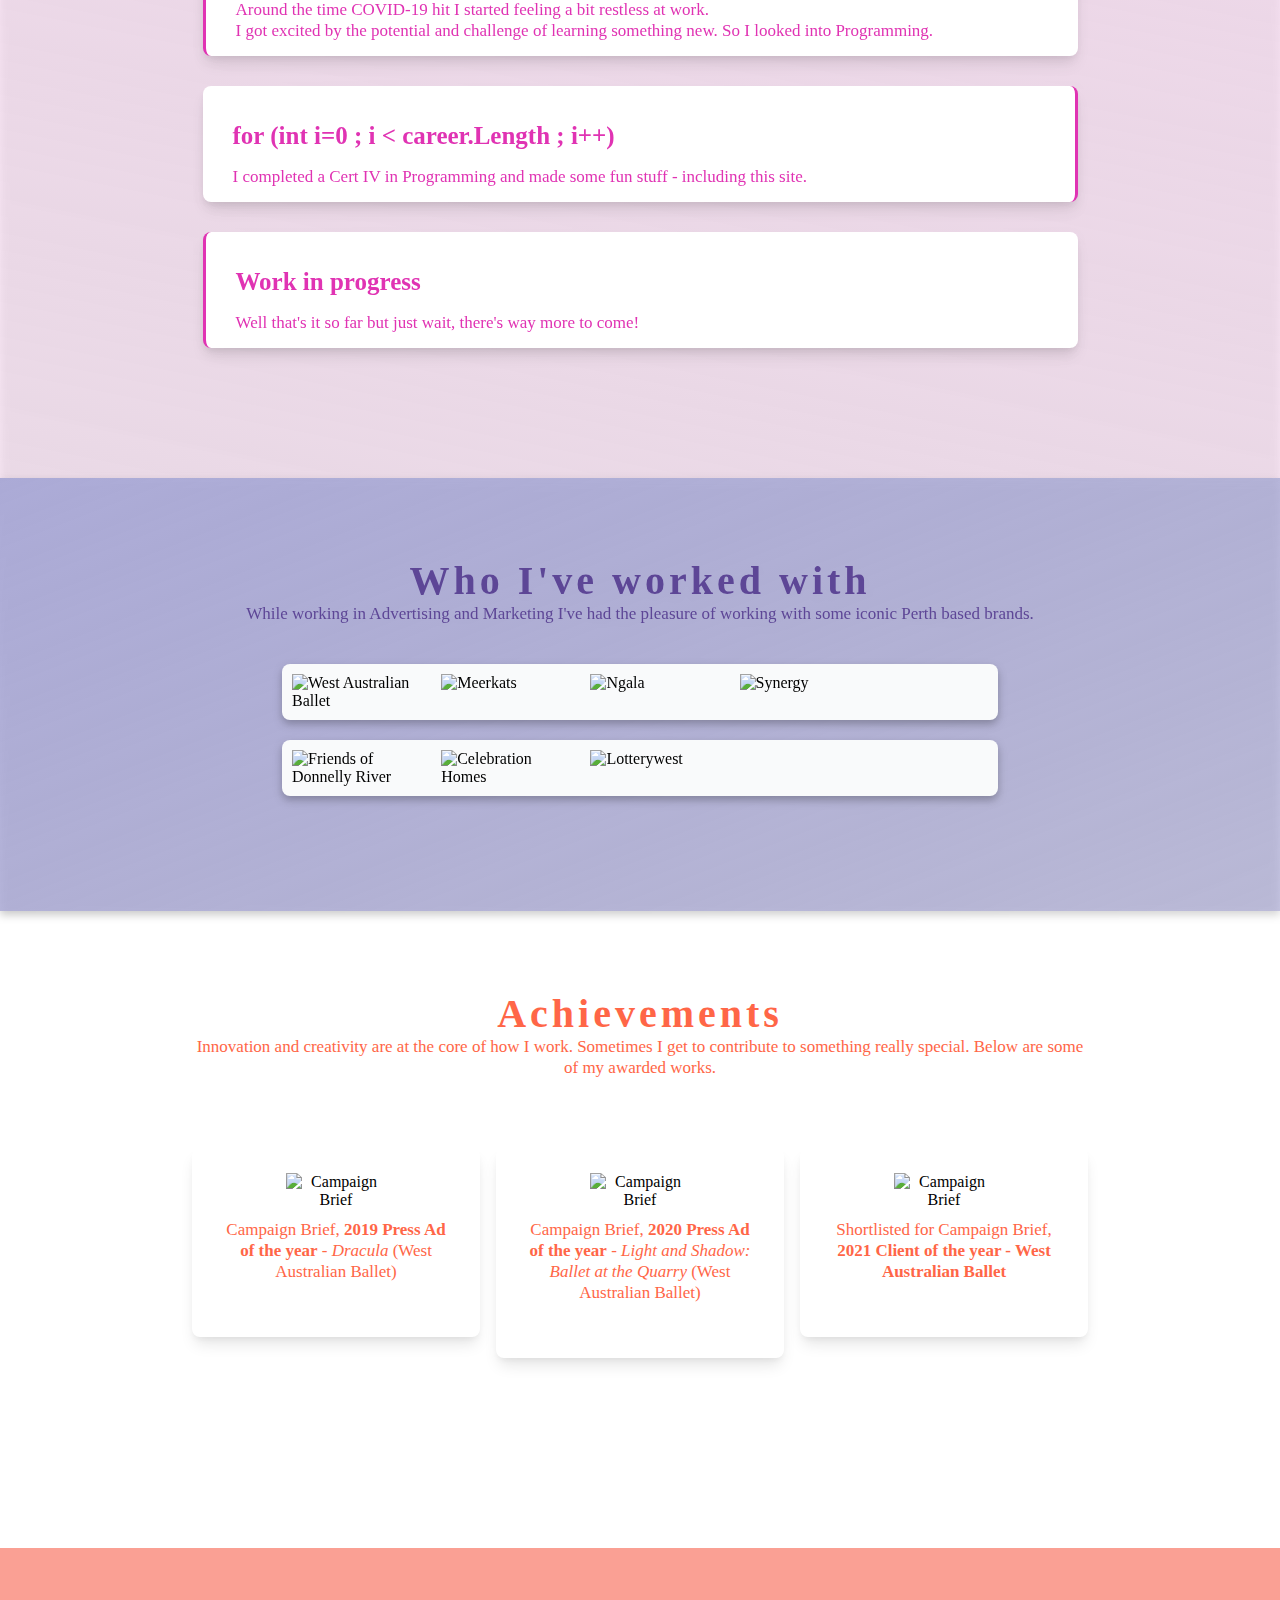
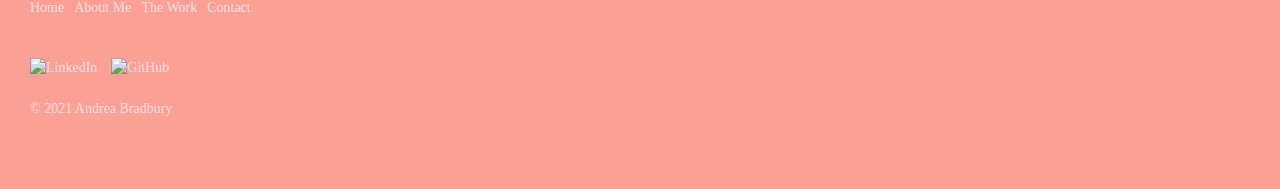
==== commit fe7c7afd: "Fixing Images" ====
--- a/about-me.html
+++ b/about-me.html
@@ -85,7 +85,7 @@
     </section>
 
     <section class="left-about-box">
-      <h2>for (int i=0 ; &lt; career.Length ; i++)</h2>
+      <h2>for (int i=0 ; i  &lt; career.Length ; i++)</h2>
       <p class="fade-in">I completed a Cert IV in Programming and made some fun stuff - including this site.</p>
     </section>
 
--- a/css/main.css
+++ b/css/main.css
@@ -29,22 +29,22 @@
 }
 h1 {
   font-family: MontserratBold;
-  font-size: 36px;
-  line-height: 40px;
+  font-size: 40px;
+  line-height: 45px;
   letter-spacing: 0.1em;
 
 }
 h2 {
   font-family: MontserratBold;
   font-weight: 600;
-  font-size: 20px;
-  line-height: 28px;
+  font-size: 25px;
+  line-height: 30px;
   padding: 20px 0px 15px 0px;
 }
 p {
   font-family: MontserratRegular;
-  font-size: 16px;
-  line-height: 24px;
+  font-size: 17px;
+  line-height: 21px;
 }
 nav {
   font-family: MontserratMedium;
@@ -322,8 +322,8 @@
   color: #FFFFFF;
   font-family: MontserratMedium;
   font-weight: 500;
-  font-size: 12px;
-  line-height: 16px;
+  font-size: 14px;
+  line-height: 18px;
   margin: 24px 0px 24px 0px;
   padding: 13px 25px 13px 25px;
   box-shadow: 0px 1px 2px rgba(0, 0, 0, 0.05);
@@ -360,8 +360,8 @@
   color: #5D4696;
   font-family: MontserratMedium;
   font-weight: 500;
-  font-size: 12px;
-  line-height: 16px;
+  font-size: 14px;
+  line-height: 18px;
   margin: 24px 0px 24px 0px;
   padding: 13px 25px 13px 25px;
   box-shadow: 0px 1px 2px rgba(0, 0, 0, 0.05);
@@ -395,8 +395,8 @@
   color: #FFFFFF;
   font-family: MontserratMedium;
   font-weight: 500;
-  font-size: 12px;
-  line-height: 16px;
+  font-size: 14px;
+  line-height: 18px;
   margin: 24px 0px 24px 0px;
   padding: 13px 25px 13px 25px;
   box-shadow: 0px 1px 2px rgba(0, 0, 0, 0.05);
@@ -437,8 +437,8 @@
   color: #FFFFFF;
   font-family: MontserratMedium;
   font-weight: 500;
-  font-size: 12px;
-  line-height: 16px;
+  font-size: 14px;
+  line-height: 18px;
   margin: 24px 0px 24px 0px;
   padding: 13px 25px 13px 25px;
   box-shadow: 0px 1px 2px rgba(0, 0, 0, 0.05);
@@ -551,8 +551,8 @@
 .lets-talk-form > button{
   font-family: MontserratMedium;
   font-weight: 500;
-  font-size: 12px;
-  line-height: 16px;
+  font-size: 14px;
+  line-height: 18px;
   background: #FF6647;
   box-shadow: 0px 3px 2px rgba(0, 0, 0, 0.05);
   border-radius: 6px;
@@ -843,7 +843,7 @@
   .about-me > p {
     text-align: center;
     display: block;
-    max-width: 70%;
+    max-width: 80%;
     margin-left: auto;
     margin-right: auto;
 
@@ -914,20 +914,22 @@
   }
 
   .logo-cloud-div {
+
     padding:10px;
     margin-bottom: 15px;
     flex-direction: row;
     margin-left: auto;
     margin-right: auto;
-    max-width: 70%;
+    max-width: 60%;
 
   }
   .logo-cloud  img {
+    justify-content: space-between;
     margin-right: 10px ;
     width: calc(100%/5);
     height: auto;
     align-items: center;
-    justify-content: center;
+
 
   }
 
